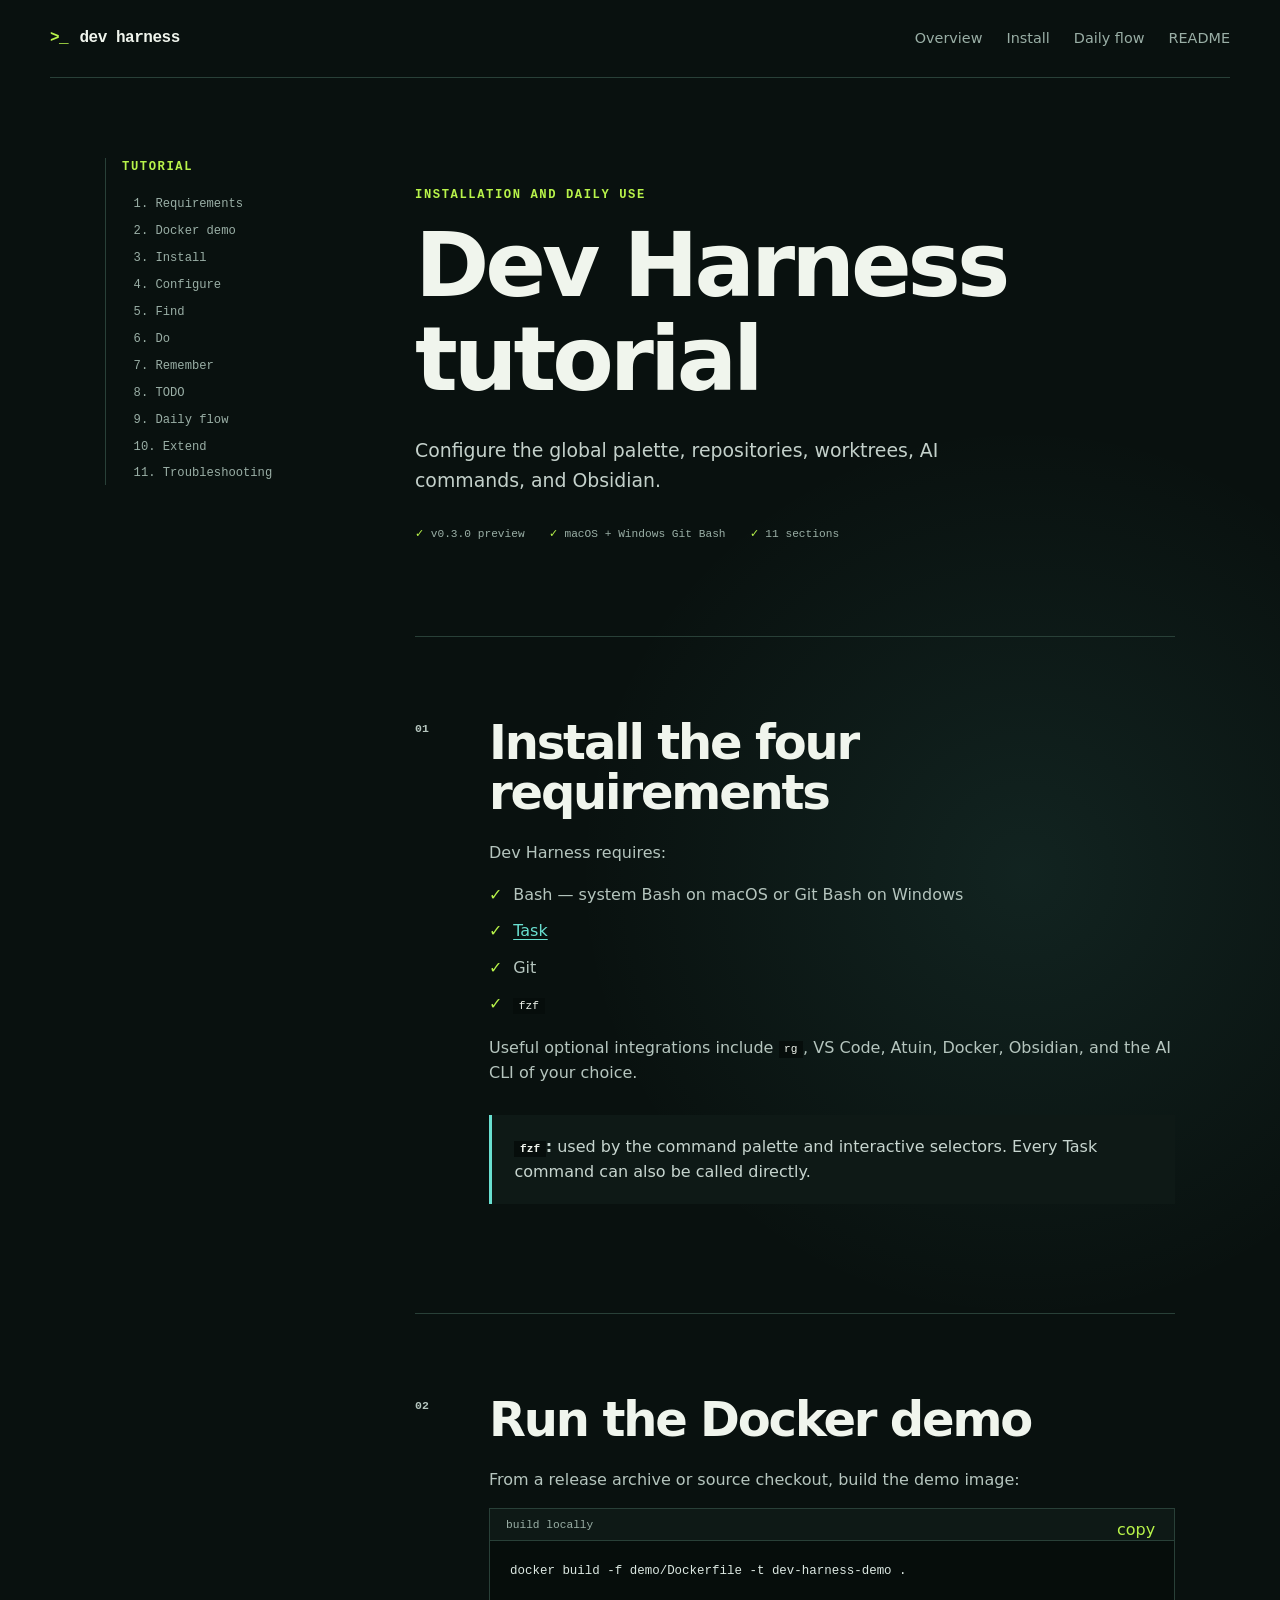
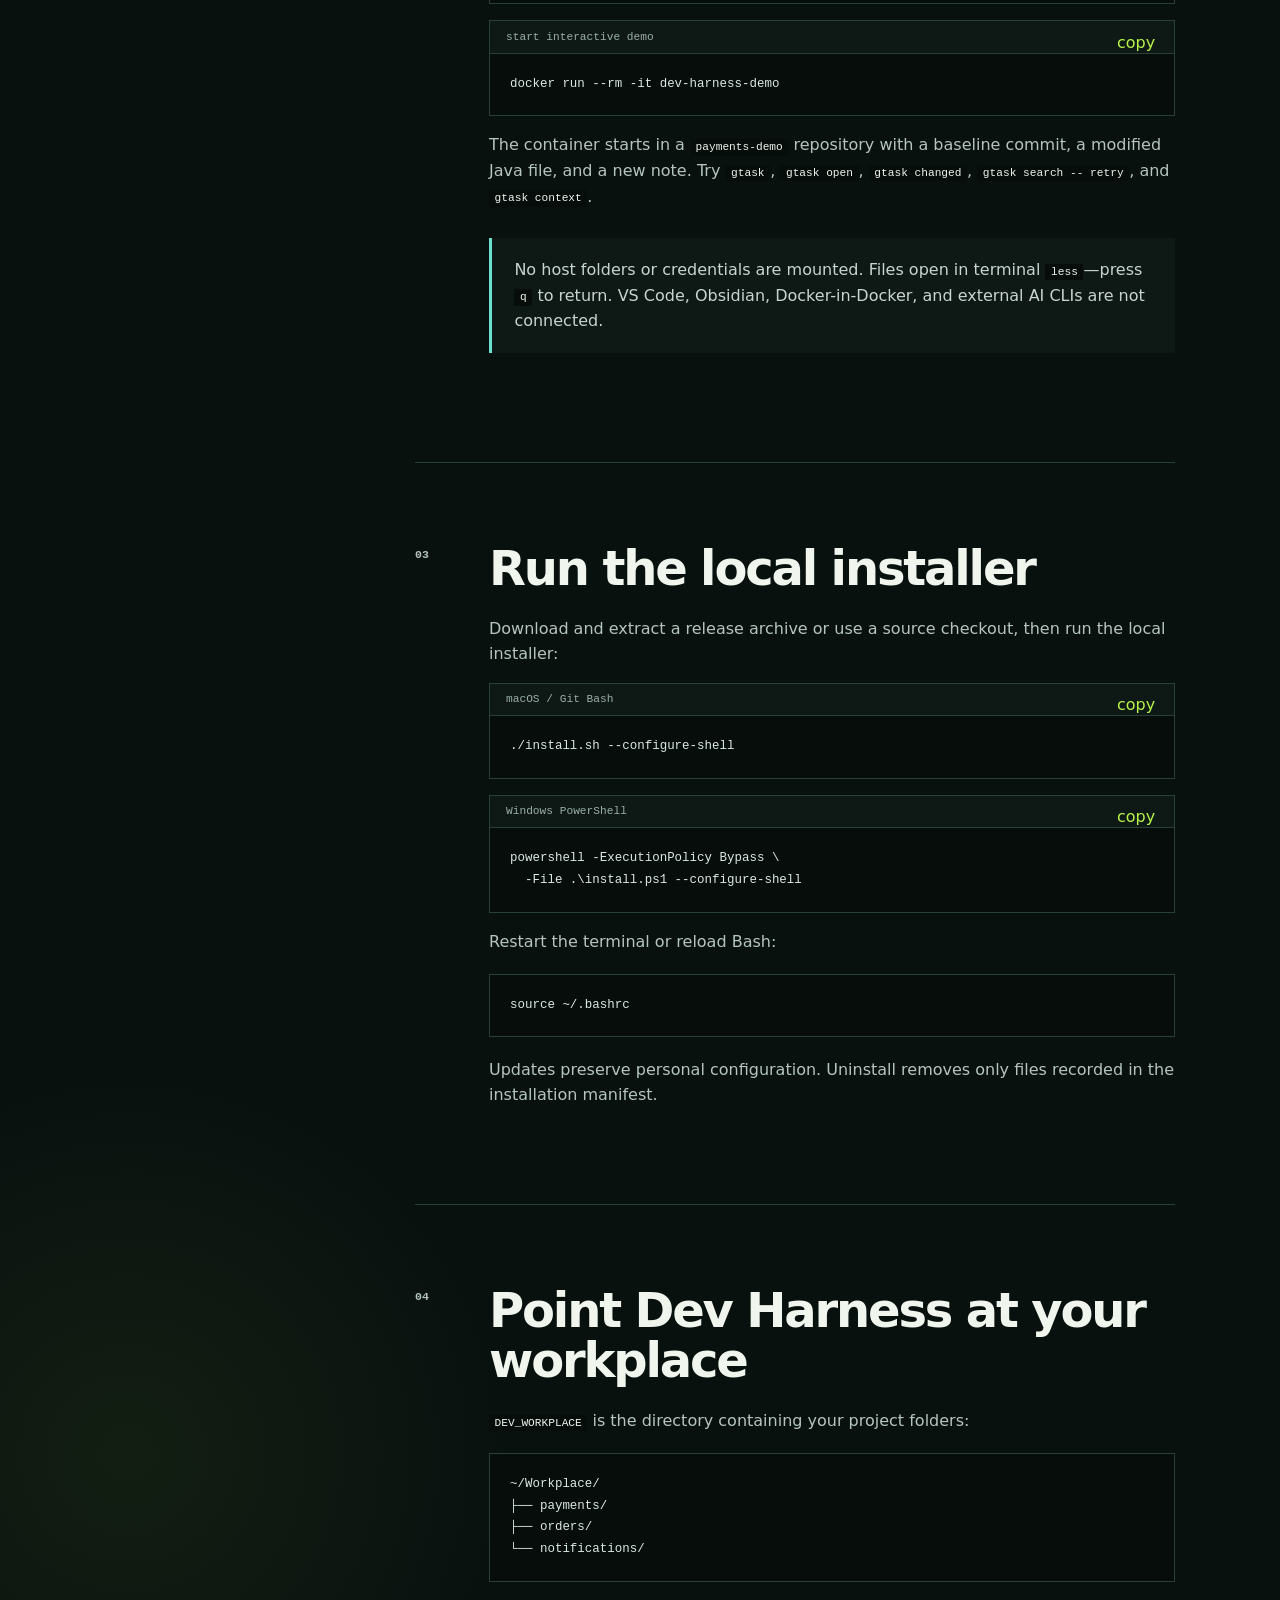
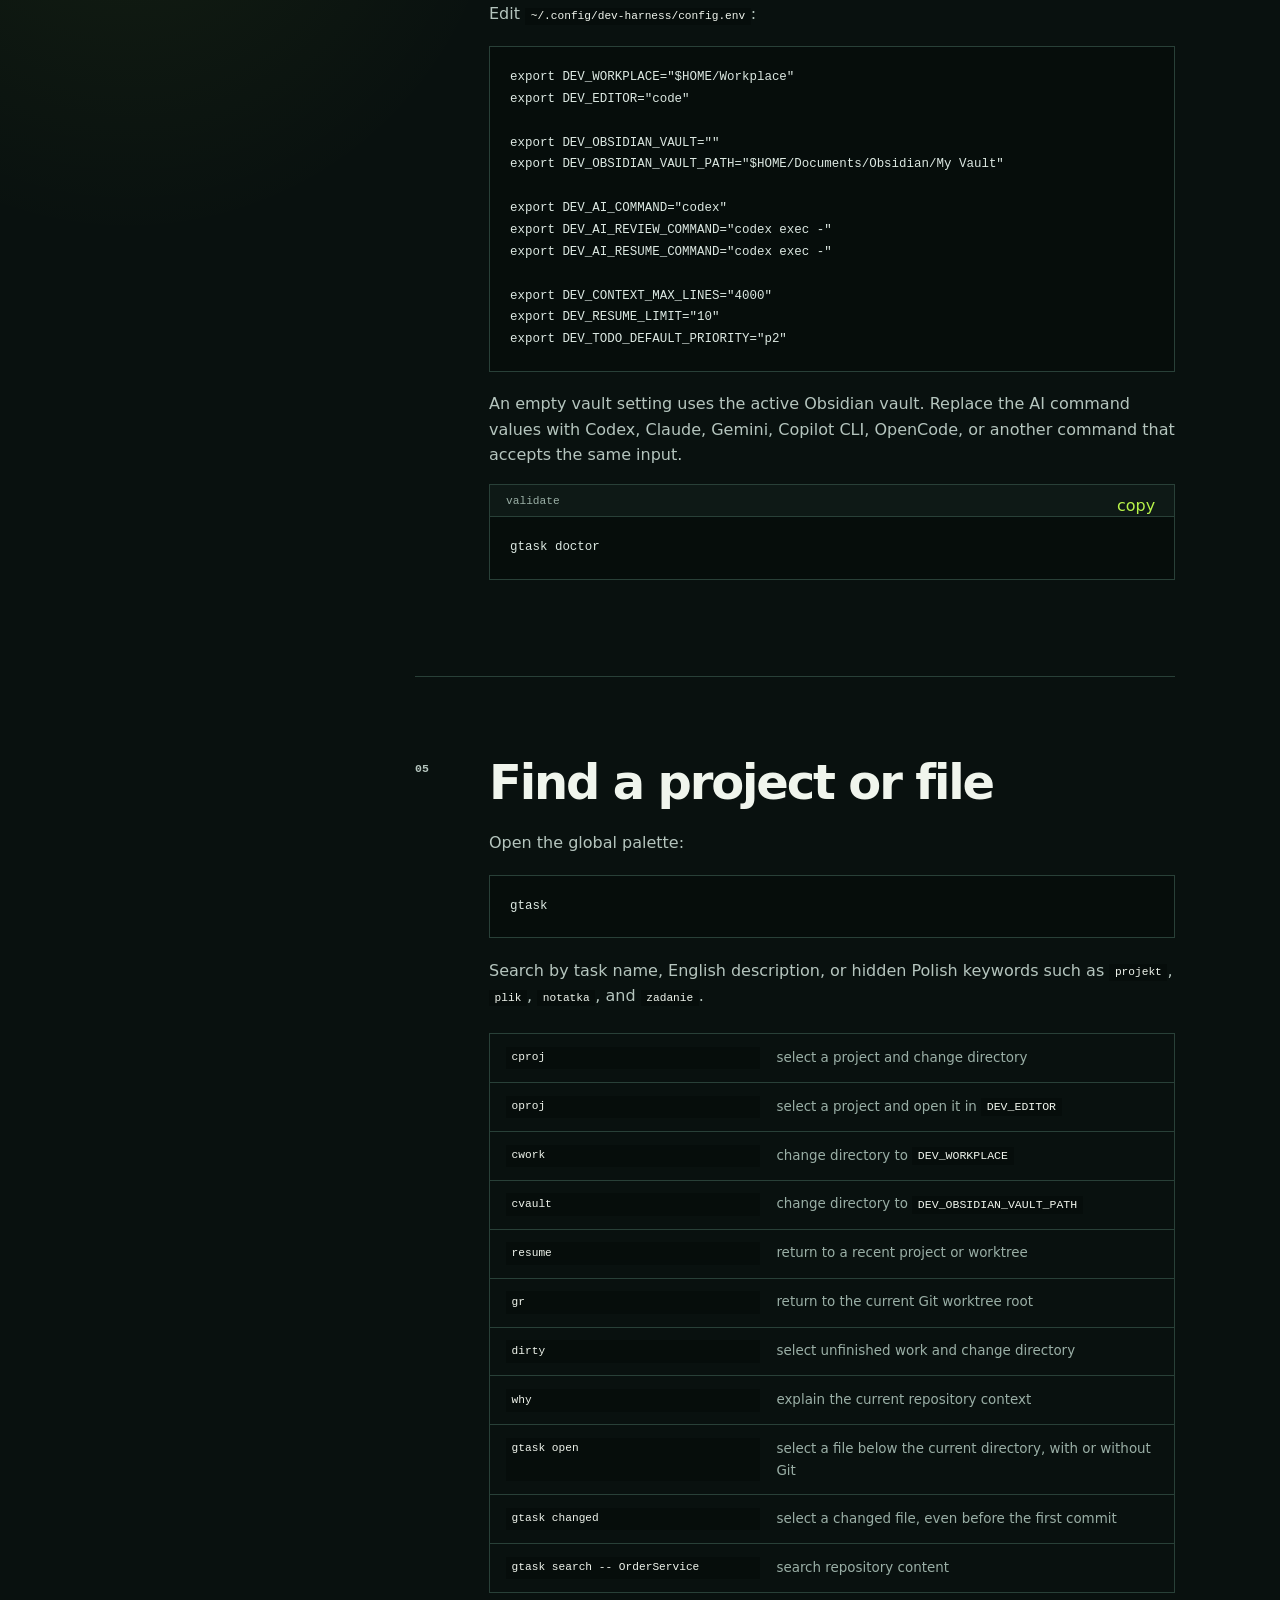
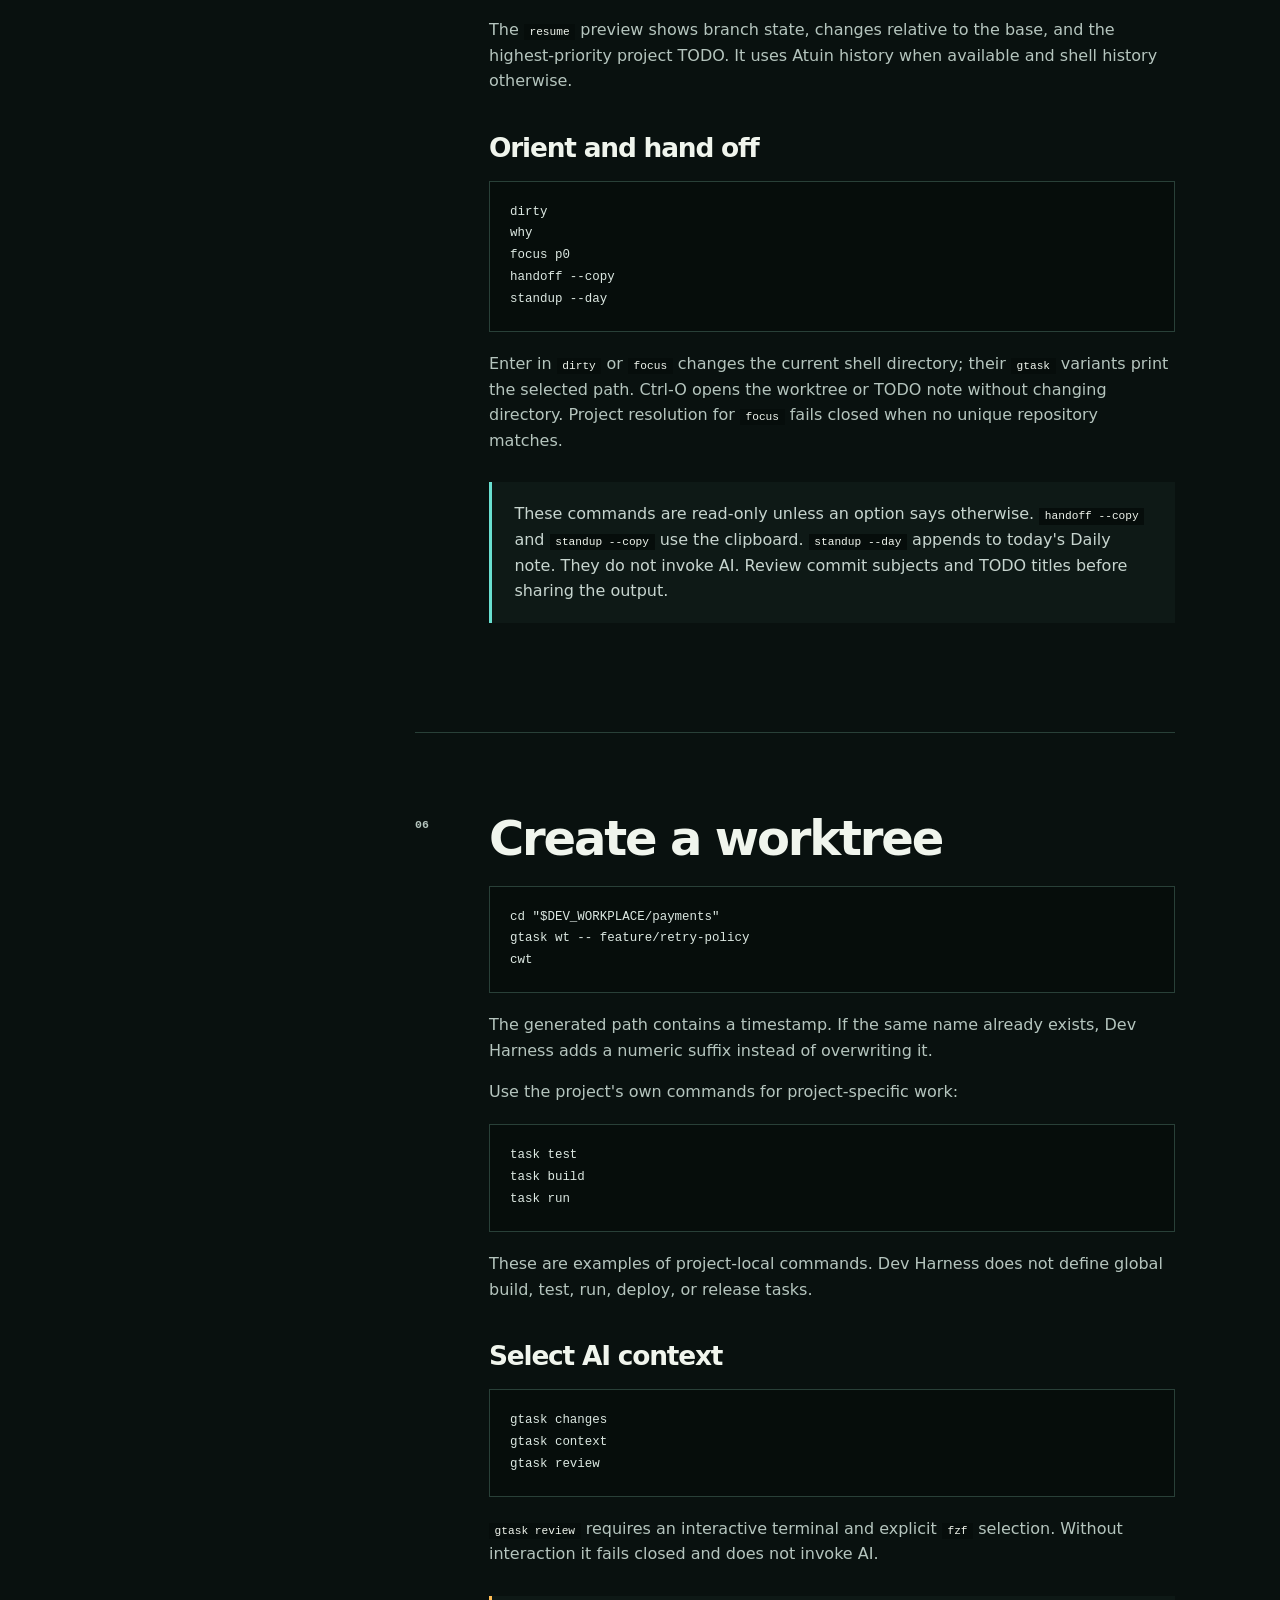
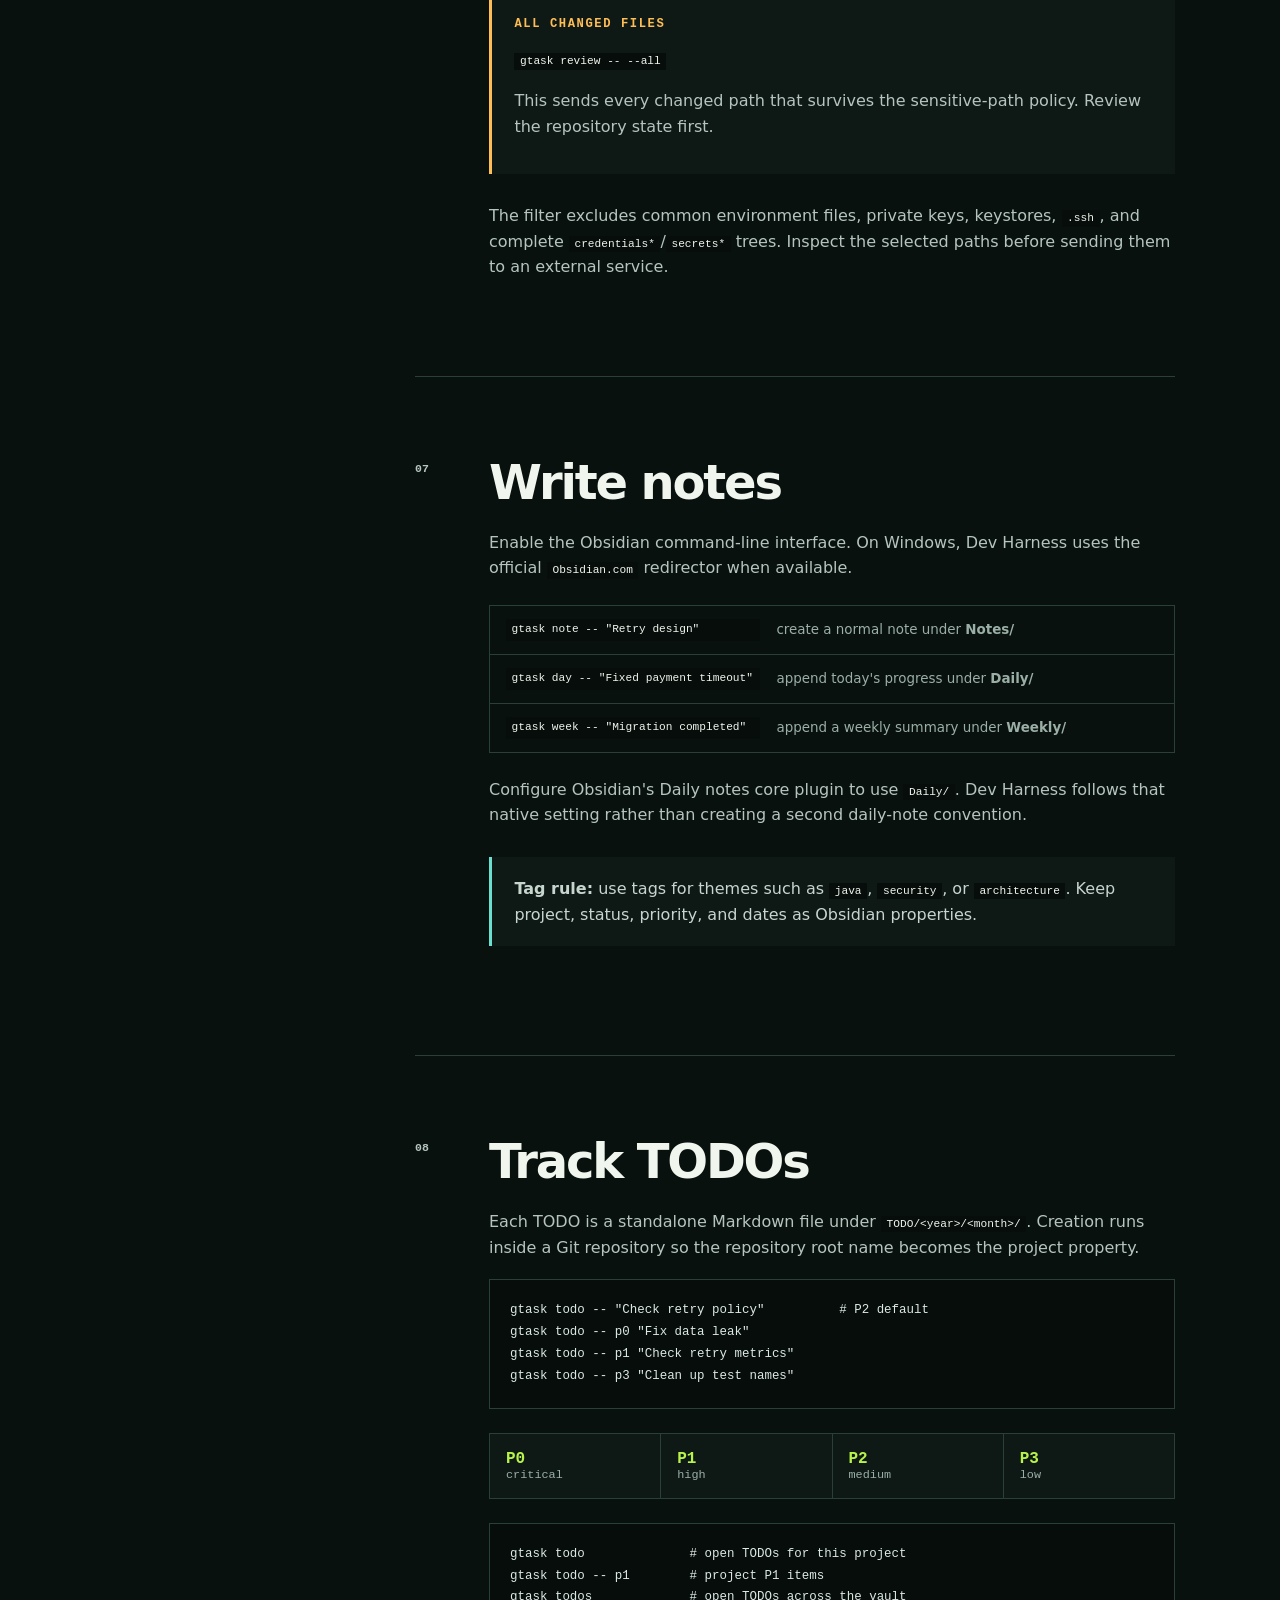
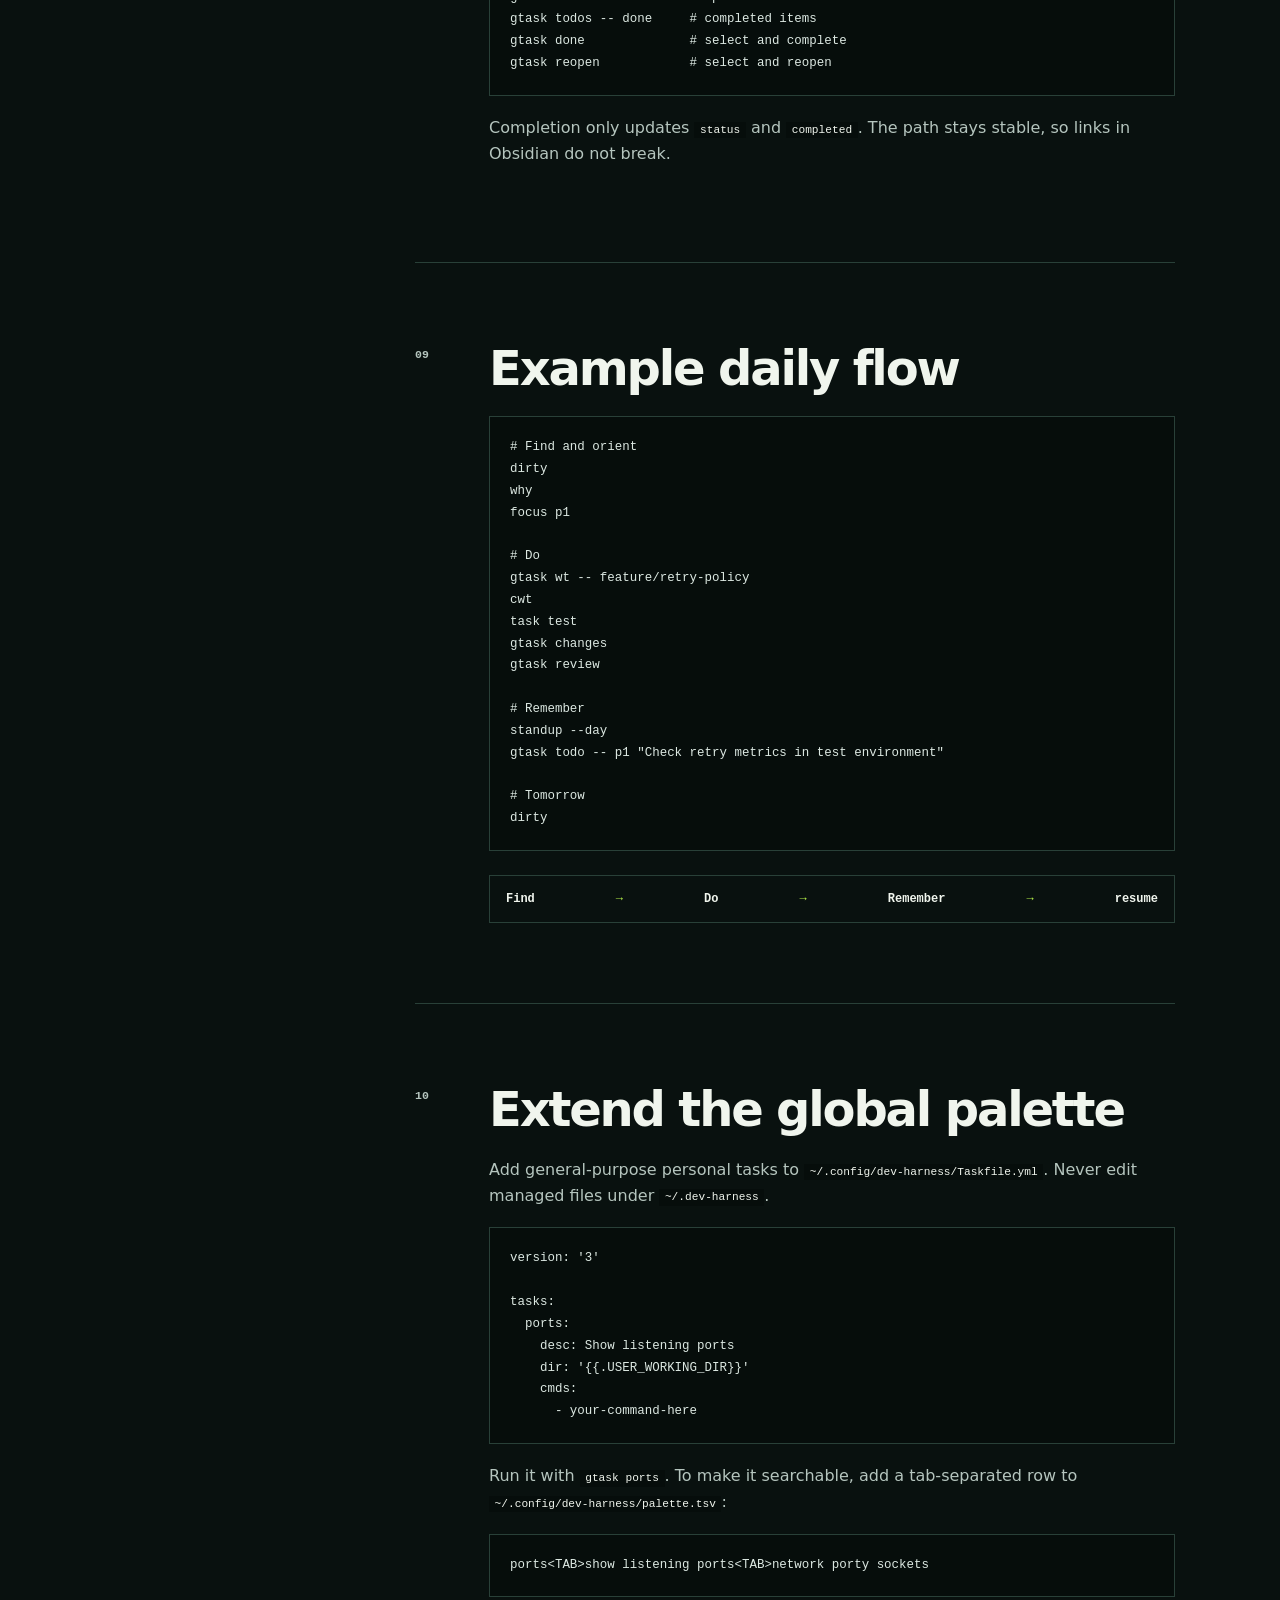
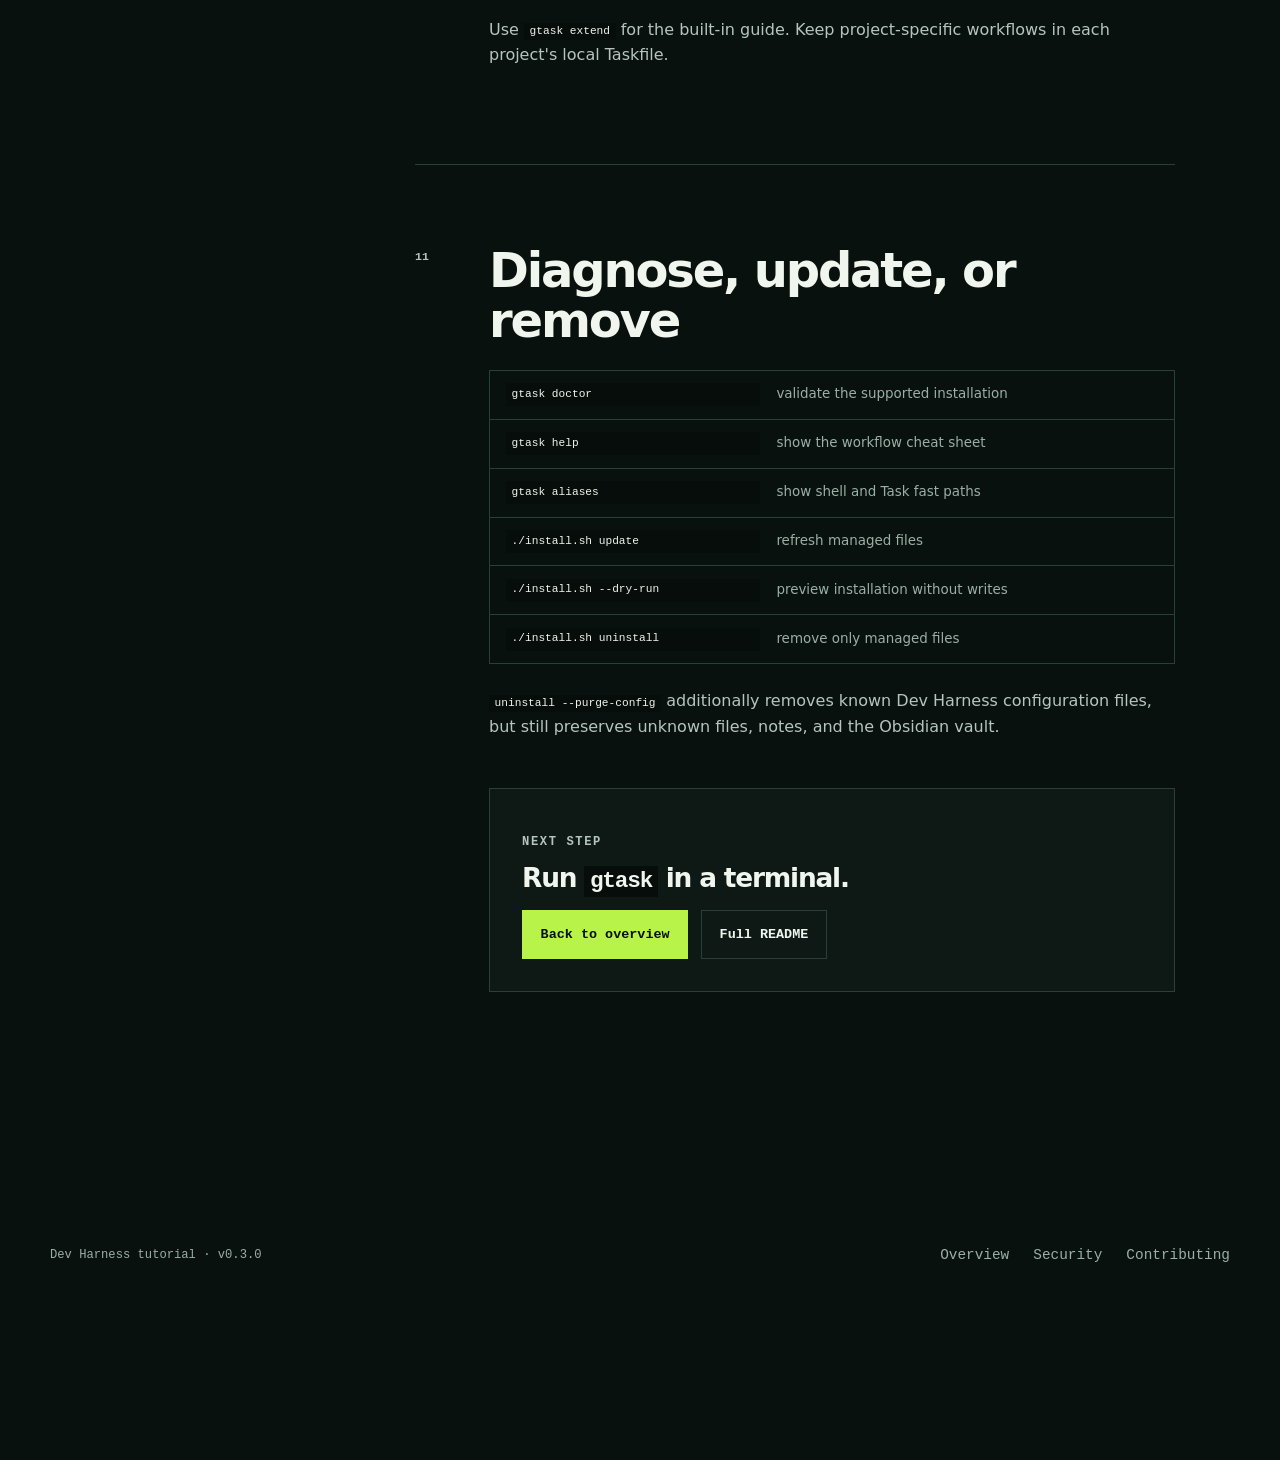
==== docs/site/tutorial.html @ 5803b677 "Intial commit" ====
<!doctype html>
<html lang="en">
  <head>
    <meta charset="utf-8">
    <meta name="viewport" content="width=device-width, initial-scale=1">
    <meta name="description" content="A guided Dev Harness tutorial: installation, projects, worktrees, AI review, Obsidian notes, and TODOs.">
    <meta name="theme-color" content="#09110f">
    <title>Dev Harness Tutorial</title>
    <link rel="stylesheet" href="styles.css?v=0.3.0">
    <script src="app.js?v=0.3.0" defer></script>
  </head>
  <body class="tutorial-page">
    <a class="skip-link" href="#tutorial-content">Skip to tutorial</a>
    <header class="site-header">
      <a class="brand" href="index.html" aria-label="Dev Harness home">
        <span class="brand-mark" aria-hidden="true">&gt;_</span>
        <span>dev harness</span>
      </a>
      <nav aria-label="Tutorial navigation">
        <a href="index.html">Overview</a>
        <a href="#install">Install</a>
        <a href="#workflow">Daily flow</a>
        <a href="README.md" data-repo-file="README.md">README</a>
      </nav>
    </header>

    <main class="tutorial-shell">
      <aside class="tutorial-nav" aria-label="Tutorial table of contents">
        <p class="eyebrow">Tutorial</p>
        <a href="#requirements">1. Requirements</a>
        <a href="#demo">2. Docker demo</a>
        <a href="#install">3. Install</a>
        <a href="#configure">4. Configure</a>
        <a href="#find">5. Find</a>
        <a href="#do">6. Do</a>
        <a href="#remember">7. Remember</a>
        <a href="#todo">8. TODO</a>
        <a href="#workflow">9. Daily flow</a>
        <a href="#extend">10. Extend</a>
        <a href="#troubleshooting">11. Troubleshooting</a>
      </aside>

      <article class="tutorial-content" id="tutorial-content">
        <header class="tutorial-hero">
          <p class="eyebrow">Installation and daily use</p>
          <h1>Dev Harness tutorial</h1>
          <p class="lede">Configure the global palette, repositories, worktrees, AI commands, and Obsidian.</p>
          <div class="tutorial-meta">
            <span>v0.3.0 preview</span>
            <span>macOS + Windows Git Bash</span>
            <span>11 sections</span>
          </div>
        </header>

        <section class="tutorial-step" id="requirements">
          <p class="step-number">01</p>
          <div>
            <h2>Install the four requirements</h2>
            <p>Dev Harness requires:</p>
            <ul class="check-list">
              <li>Bash — system Bash on macOS or Git Bash on Windows</li>
              <li><a href="https://taskfile.dev/">Task</a></li>
              <li>Git</li>
              <li><code>fzf</code></li>
            </ul>
            <p>Useful optional integrations include <code>rg</code>, VS Code, Atuin, Docker, Obsidian, and the AI CLI of your choice.</p>
            <div class="callout"><strong><code>fzf</code>:</strong> used by the command palette and interactive selectors. Every Task command can also be called directly.</div>
          </div>
        </section>

        <section class="tutorial-step" id="demo">
          <p class="step-number">02</p>
          <div>
            <h2>Run the Docker demo</h2>
            <p>From a release archive or source checkout, build the demo image:</p>
            <div class="tutorial-command">
              <span>build locally</span>
              <button class="copy" type="button" data-copy="docker build -f demo/Dockerfile -t dev-harness-demo .">copy</button>
              <pre><code>docker build -f demo/Dockerfile -t dev-harness-demo .</code></pre>
            </div>
            <div class="tutorial-command">
              <span>start interactive demo</span>
              <button class="copy" type="button" data-copy="docker run --rm -it dev-harness-demo">copy</button>
              <pre><code>docker run --rm -it dev-harness-demo</code></pre>
            </div>
            <p>The container starts in a <code>payments-demo</code> repository with a baseline commit, a modified Java file, and a new note. Try <code>gtask</code>, <code>gtask open</code>, <code>gtask changed</code>, <code>gtask search -- retry</code>, and <code>gtask context</code>.</p>
            <div class="callout">No host folders or credentials are mounted. Files open in terminal <code>less</code>—press <code>q</code> to return. VS Code, Obsidian, Docker-in-Docker, and external AI CLIs are not connected.</div>
          </div>
        </section>

        <section class="tutorial-step" id="install">
          <p class="step-number">03</p>
          <div>
            <h2>Run the local installer</h2>
            <p>Download and extract a release archive or use a source checkout, then run the local installer:</p>
            <div class="tutorial-command">
              <span>macOS / Git Bash</span>
              <button class="copy" type="button" data-copy="./install.sh --configure-shell">copy</button>
              <pre><code>./install.sh --configure-shell</code></pre>
            </div>
            <div class="tutorial-command">
              <span>Windows PowerShell</span>
              <button class="copy" type="button" data-copy="powershell -ExecutionPolicy Bypass -File .\install.ps1 --configure-shell">copy</button>
              <pre><code>powershell -ExecutionPolicy Bypass \
  -File .\install.ps1 --configure-shell</code></pre>
            </div>
            <p>Restart the terminal or reload Bash:</p>
            <pre><code>source ~/.bashrc</code></pre>
            <p>Updates preserve personal configuration. Uninstall removes only files recorded in the installation manifest.</p>
          </div>
        </section>

        <section class="tutorial-step" id="configure">
          <p class="step-number">04</p>
          <div>
            <h2>Point Dev Harness at your workplace</h2>
            <p><code>DEV_WORKPLACE</code> is the directory containing your project folders:</p>
            <pre><code>~/Workplace/
├── payments/
├── orders/
└── notifications/</code></pre>
            <p>Edit <code>~/.config/dev-harness/config.env</code>:</p>
            <pre><code>export DEV_WORKPLACE="$HOME/Workplace"
export DEV_EDITOR="code"

export DEV_OBSIDIAN_VAULT=""
export DEV_OBSIDIAN_VAULT_PATH="$HOME/Documents/Obsidian/My Vault"

export DEV_AI_COMMAND="codex"
export DEV_AI_REVIEW_COMMAND="codex exec -"
export DEV_AI_RESUME_COMMAND="codex exec -"

export DEV_CONTEXT_MAX_LINES="4000"
export DEV_RESUME_LIMIT="10"
export DEV_TODO_DEFAULT_PRIORITY="p2"</code></pre>
            <p>An empty vault setting uses the active Obsidian vault. Replace the AI command values with Codex, Claude, Gemini, Copilot CLI, OpenCode, or another command that accepts the same input.</p>
            <div class="tutorial-command">
              <span>validate</span>
              <button class="copy" type="button" data-copy="gtask doctor">copy</button>
              <pre><code>gtask doctor</code></pre>
            </div>
          </div>
        </section>

        <section class="tutorial-step" id="find">
          <p class="step-number">05</p>
          <div>
            <h2>Find a project or file</h2>
            <p>Open the global palette:</p>
            <pre><code>gtask</code></pre>
            <p>Search by task name, English description, or hidden Polish keywords such as <code>projekt</code>, <code>plik</code>, <code>notatka</code>, and <code>zadanie</code>.</p>
            <div class="command-list">
              <div><code>cproj</code><span>select a project and change directory</span></div>
              <div><code>oproj</code><span>select a project and open it in <code>DEV_EDITOR</code></span></div>
              <div><code>cwork</code><span>change directory to <code>DEV_WORKPLACE</code></span></div>
              <div><code>cvault</code><span>change directory to <code>DEV_OBSIDIAN_VAULT_PATH</code></span></div>
              <div><code>resume</code><span>return to a recent project or worktree</span></div>
              <div><code>gr</code><span>return to the current Git worktree root</span></div>
              <div><code>dirty</code><span>select unfinished work and change directory</span></div>
              <div><code>why</code><span>explain the current repository context</span></div>
              <div><code>gtask open</code><span>select a file below the current directory, with or without Git</span></div>
              <div><code>gtask changed</code><span>select a changed file, even before the first commit</span></div>
              <div><code>gtask search -- OrderService</code><span>search repository content</span></div>
            </div>
            <p>The <code>resume</code> preview shows branch state, changes relative to the base, and the highest-priority project TODO. It uses Atuin history when available and shell history otherwise.</p>
            <h3>Orient and hand off</h3>
            <pre><code>dirty
why
focus p0
handoff --copy
standup --day</code></pre>
            <p>Enter in <code>dirty</code> or <code>focus</code> changes the current shell directory; their <code>gtask</code> variants print the selected path. Ctrl-O opens the worktree or TODO note without changing directory. Project resolution for <code>focus</code> fails closed when no unique repository matches.</p>
            <div class="callout">These commands are read-only unless an option says otherwise. <code>handoff --copy</code> and <code>standup --copy</code> use the clipboard. <code>standup --day</code> appends to today's Daily note. They do not invoke AI. Review commit subjects and TODO titles before sharing the output.</div>
          </div>
        </section>

        <section class="tutorial-step" id="do">
          <p class="step-number">06</p>
          <div>
            <h2>Create a worktree</h2>
            <pre><code>cd "$DEV_WORKPLACE/payments"
gtask wt -- feature/retry-policy
cwt</code></pre>
            <p>The generated path contains a timestamp. If the same name already exists, Dev Harness adds a numeric suffix instead of overwriting it.</p>
            <p>Use the project's own commands for project-specific work:</p>
            <pre><code>task test
task build
task run</code></pre>
            <p>These are examples of project-local commands. Dev Harness does not define global build, test, run, deploy, or release tasks.</p>

            <h3>Select AI context</h3>
            <pre><code>gtask changes
gtask context
gtask review</code></pre>
            <p><code>gtask review</code> requires an interactive terminal and explicit <code>fzf</code> selection. Without interaction it fails closed and does not invoke AI.</p>
            <div class="warning">
              <p class="eyebrow">All changed files</p>
              <code>gtask review -- --all</code>
              <p>This sends every changed path that survives the sensitive-path policy. Review the repository state first.</p>
            </div>
            <p>The filter excludes common environment files, private keys, keystores, <code>.ssh</code>, and complete <code>credentials*</code>/<code>secrets*</code> trees. Inspect the selected paths before sending them to an external service.</p>
          </div>
        </section>

        <section class="tutorial-step" id="remember">
          <p class="step-number">07</p>
          <div>
            <h2>Write notes</h2>
            <p>Enable the Obsidian command-line interface. On Windows, Dev Harness uses the official <code>Obsidian.com</code> redirector when available.</p>
            <div class="command-list">
              <div><code>gtask note -- "Retry design"</code><span>create a normal note under <strong>Notes/</strong></span></div>
              <div><code>gtask day -- "Fixed payment timeout"</code><span>append today's progress under <strong>Daily/</strong></span></div>
              <div><code>gtask week -- "Migration completed"</code><span>append a weekly summary under <strong>Weekly/</strong></span></div>
            </div>
            <p>Configure Obsidian's Daily notes core plugin to use <code>Daily/</code>. Dev Harness follows that native setting rather than creating a second daily-note convention.</p>
            <div class="callout"><strong>Tag rule:</strong> use tags for themes such as <code>java</code>, <code>security</code>, or <code>architecture</code>. Keep project, status, priority, and dates as Obsidian properties.</div>
          </div>
        </section>

        <section class="tutorial-step" id="todo">
          <p class="step-number">08</p>
          <div>
            <h2>Track TODOs</h2>
            <p>Each TODO is a standalone Markdown file under <code>TODO/&lt;year&gt;/&lt;month&gt;/</code>. Creation runs inside a Git repository so the repository root name becomes the project property.</p>
            <pre><code>gtask todo -- "Check retry policy"          # P2 default
gtask todo -- p0 "Fix data leak"
gtask todo -- p1 "Check retry metrics"
gtask todo -- p3 "Clean up test names"</code></pre>
            <div class="priority-grid">
              <span><strong>P0</strong> critical</span>
              <span><strong>P1</strong> high</span>
              <span><strong>P2</strong> medium</span>
              <span><strong>P3</strong> low</span>
            </div>
            <pre><code>gtask todo              # open TODOs for this project
gtask todo -- p1        # project P1 items
gtask todos             # open TODOs across the vault
gtask todos -- done     # completed items
gtask done              # select and complete
gtask reopen            # select and reopen</code></pre>
            <p>Completion only updates <code>status</code> and <code>completed</code>. The path stays stable, so links in Obsidian do not break.</p>
          </div>
        </section>

        <section class="tutorial-step" id="workflow">
          <p class="step-number">09</p>
          <div>
            <h2>Example daily flow</h2>
            <pre><code># Find and orient
dirty
why
focus p1

# Do
gtask wt -- feature/retry-policy
cwt
task test
gtask changes
gtask review

# Remember
standup --day
gtask todo -- p1 "Check retry metrics in test environment"

# Tomorrow
dirty</code></pre>
            <div class="flow-strip"><span>Find</span><b>→</b><span>Do</span><b>→</b><span>Remember</span><b>→</b><span>resume</span></div>
          </div>
        </section>

        <section class="tutorial-step" id="extend">
          <p class="step-number">10</p>
          <div>
            <h2>Extend the global palette</h2>
            <p>Add general-purpose personal tasks to <code>~/.config/dev-harness/Taskfile.yml</code>. Never edit managed files under <code>~/.dev-harness</code>.</p>
            <pre><code>version: '3'

tasks:
  ports:
    desc: Show listening ports
    dir: '{{.USER_WORKING_DIR}}'
    cmds:
      - your-command-here</code></pre>
            <p>Run it with <code>gtask ports</code>. To make it searchable, add a tab-separated row to <code>~/.config/dev-harness/palette.tsv</code>:</p>
            <pre><code>ports&lt;TAB&gt;show listening ports&lt;TAB&gt;network porty sockets</code></pre>
            <p>Use <code>gtask extend</code> for the built-in guide. Keep project-specific workflows in each project's local Taskfile.</p>
          </div>
        </section>

        <section class="tutorial-step" id="troubleshooting">
          <p class="step-number">11</p>
          <div>
            <h2>Diagnose, update, or remove</h2>
            <div class="command-list">
              <div><code>gtask doctor</code><span>validate the supported installation</span></div>
              <div><code>gtask help</code><span>show the workflow cheat sheet</span></div>
              <div><code>gtask aliases</code><span>show shell and Task fast paths</span></div>
              <div><code>./install.sh update</code><span>refresh managed files</span></div>
              <div><code>./install.sh --dry-run</code><span>preview installation without writes</span></div>
              <div><code>./install.sh uninstall</code><span>remove only managed files</span></div>
            </div>
            <p><code>uninstall --purge-config</code> additionally removes known Dev Harness configuration files, but still preserves unknown files, notes, and the Obsidian vault.</p>
            <div class="next-card">
              <p class="eyebrow">Next step</p>
              <h3>Run <code>gtask</code> in a terminal.</h3>
              <div class="hero-actions">
                <a class="button primary" href="index.html">Back to overview</a>
                <a class="button secondary" href="README.md" data-repo-file="README.md">Full README</a>
              </div>
            </div>
          </div>
        </section>
      </article>
    </main>

    <footer>
      <p>Dev Harness tutorial · v0.3.0</p>
      <nav aria-label="Project documents">
        <a href="index.html">Overview</a>
        <a href="SECURITY.md" data-repo-file="SECURITY.md">Security</a>
        <a href="CONTRIBUTING.md" data-repo-file="CONTRIBUTING.md">Contributing</a>
      </nav>
    </footer>
  </body>
</html>
---- docs/site/styles.css ----
:root {
  color-scheme: dark;
  --bg: #09110f;
  --surface: #0e1916;
  --surface-2: #13221d;
  --line: #294038;
  --text: #f0f5ed;
  --muted: #9aafa6;
  --lime: #b8f34a;
  --amber: #ffbe55;
  --cyan: #69dfd0;
  --mono: "SFMono-Regular", Consolas, "Liberation Mono", monospace;
  --sans: Inter, ui-sans-serif, system-ui, -apple-system, BlinkMacSystemFont, "Segoe UI", sans-serif;
}

* { box-sizing: border-box; }
html { scroll-behavior: smooth; }
body {
  margin: 0;
  background:
    radial-gradient(circle at 80% 8%, rgba(105, 223, 208, 0.09), transparent 28rem),
    radial-gradient(circle at 10% 28%, rgba(184, 243, 74, 0.06), transparent 24rem),
    var(--bg);
  color: var(--text);
  font-family: var(--sans);
  line-height: 1.6;
}

a { color: inherit; text-decoration: none; }
button { font: inherit; }
.skip-link { position: fixed; left: 1rem; top: -5rem; z-index: 20; background: var(--lime); color: #08100d; padding: .6rem 1rem; }
.skip-link:focus { top: 1rem; }
.site-header, main, footer { width: min(1180px, calc(100% - 40px)); margin-inline: auto; }
.site-header { height: 78px; display: flex; align-items: center; justify-content: space-between; border-bottom: 1px solid var(--line); }
.brand { display: flex; gap: .7rem; align-items: center; font-family: var(--mono); font-weight: 700; letter-spacing: -.03em; }
.brand-mark { color: var(--lime); }
.site-header nav, footer nav { display: flex; gap: 1.5rem; color: var(--muted); font-size: .9rem; }
.site-header nav a:hover, footer nav a:hover { color: var(--text); }

.hero { min-height: 680px; display: grid; grid-template-columns: 1.05fr .95fr; gap: 5rem; align-items: center; padding: 6rem 0; }
.eyebrow { color: var(--lime); font-family: var(--mono); font-size: .76rem; font-weight: 700; letter-spacing: .13em; text-transform: uppercase; }
h1, h2, h3 { line-height: 1.05; margin: 0; letter-spacing: -.045em; }
h1 { font-size: clamp(3.4rem, 7vw, 6.5rem); max-width: 8ch; }
h1 span { color: var(--lime); }
h2 { font-size: clamp(2.2rem, 4vw, 4rem); max-width: 15ch; }
h3 { font-size: 1.65rem; }
.lede { color: #c4d1cb; font-size: 1.18rem; max-width: 610px; margin: 1.8rem 0 2rem; }
.hero-actions { display: flex; flex-wrap: wrap; gap: .8rem; }
.button { padding: .78rem 1.1rem; border: 1px solid var(--line); font-family: var(--mono); font-size: .84rem; font-weight: 700; }
.button.primary { background: var(--lime); border-color: var(--lime); color: #08100d; }
.button.primary:hover { background: #cbff68; }
.button.secondary:hover { border-color: var(--lime); }
.trust-row { display: flex; flex-wrap: wrap; gap: .7rem 1.4rem; margin: 2rem 0 0; padding: 0; color: var(--muted); font-family: var(--mono); font-size: .72rem; list-style: none; }
.trust-row li::before { content: "✓ "; color: var(--lime); }

.terminal { border: 1px solid #365349; background: rgba(7, 14, 12, .88); box-shadow: 18px 18px 0 rgba(184, 243, 74, .07); transform: rotate(.6deg); }
.terminal-bar { display: flex; align-items: center; gap: .45rem; border-bottom: 1px solid var(--line); padding: .75rem 1rem; }
.terminal-bar span { width: 9px; height: 9px; border-radius: 50%; background: #496057; }
.terminal-bar span:first-child { background: var(--amber); }
.terminal-bar p { margin: 0 auto; transform: translateX(-1.8rem); color: var(--muted); font-family: var(--mono); font-size: .68rem; }
.terminal-body { min-height: 300px; padding: 1.5rem; font: .84rem/1.9 var(--mono); overflow: hidden; }
.terminal-line { min-height: 1.6em; white-space: pre-wrap; }
.terminal-line.prompt { color: var(--text); }
.terminal-line.prompt::before { content: "$ "; color: var(--lime); }
.terminal-line.output { color: var(--muted); }
.terminal-line.accent { color: var(--cyan); }
.cursor { display: inline-block; width: 8px; height: 1.1em; background: var(--lime); animation: blink 1s steps(1) infinite; vertical-align: text-bottom; }
@keyframes blink { 50% { opacity: 0; } }
.terminal-tabs { display: flex; border-top: 1px solid var(--line); }
.terminal-tabs button { flex: 1; border: 0; border-right: 1px solid var(--line); padding: .7rem; background: transparent; color: var(--muted); font-family: var(--mono); font-size: .72rem; cursor: pointer; }
.terminal-tabs button:last-child { border-right: 0; }
.terminal-tabs button.active { color: var(--lime); background: var(--surface-2); }

section { border-bottom: 1px solid var(--line); }
.principles, .knowledge-section, .install-section { padding: 7rem 0; }
.section-heading { display: flex; flex-direction: column; gap: 1rem; margin-bottom: 3rem; }
.section-heading > p:last-child { color: var(--muted); max-width: 650px; margin: 0; }
.principle-grid { display: grid; grid-template-columns: repeat(3, 1fr); gap: 1px; background: var(--line); border: 1px solid var(--line); }
.principle-card { background: var(--surface); padding: 2rem; min-height: 370px; display: flex; flex-direction: column; align-items: flex-start; }
.principle-card .step { font: 700 .7rem var(--mono); letter-spacing: .12em; text-transform: uppercase; }
.principle-card > p:not(.step) { color: var(--muted); }
.principle-card code { margin-top: .5rem; padding: .3rem .55rem; background: #08100e; font-size: .72rem; }
.principle-card.lime .step { color: var(--lime); }
.principle-card.amber .step { color: var(--amber); }
.principle-card.cyan .step { color: var(--cyan); }

.split-section { display: grid; grid-template-columns: .85fr 1.15fr; gap: 5rem; align-items: center; padding: 7rem 0; }
.section-heading.compact { margin: 0; }
.security-panel { border: 1px solid var(--line); background: var(--surface); }
.security-row { display: grid; grid-template-columns: 130px 1fr; gap: 1.5rem; padding: 1.5rem; border-bottom: 1px solid var(--line); }
.security-row > span { font: 700 .65rem var(--mono); letter-spacing: .08em; text-transform: uppercase; }
.security-row.safe > span { color: var(--lime); }
.security-row.caution > span { color: var(--amber); }
.security-row code { color: var(--text); }
.security-row p, .fine-print { color: var(--muted); margin: .4rem 0 0; font-size: .86rem; }
.fine-print { padding: 1.2rem 1.5rem; }

.vault-window { display: grid; grid-template-columns: 270px 1fr; border: 1px solid var(--line); background: var(--surface); }
.tree { padding: 1.5rem; border-right: 1px solid var(--line); font: .82rem/1.5 var(--mono); }
.tree p { margin: .65rem 0; }
.tree span { color: var(--lime); }
.tree .indent { padding-left: 1.1rem; }
.tree .indent-2 { padding-left: 2.4rem; }
.muted { color: var(--muted); }
.note-preview { padding: 2rem; }
.note-path { color: var(--cyan); font: .72rem var(--mono); overflow-wrap: anywhere; }
.note-preview pre { background: #08100e; border-left: 3px solid var(--cyan); padding: 1.2rem; overflow-x: auto; }
.note-preview > p:last-child { color: var(--muted); }

.install-grid { display: grid; grid-template-columns: 1fr 1fr; gap: 1rem; }
.command-card { border: 1px solid var(--line); background: var(--surface); }
.command-heading { display: flex; justify-content: space-between; align-items: center; padding: .7rem 1rem; border-bottom: 1px solid var(--line); color: var(--muted); font: .72rem var(--mono); }
.copy { border: 0; background: transparent; color: var(--lime); cursor: pointer; }
.command-card pre { padding: 1rem; margin: 0; overflow-x: auto; font: .78rem/1.7 var(--mono); }
.first-run { display: flex; justify-content: center; align-items: center; gap: 1rem; flex-wrap: wrap; margin-top: 2rem; color: var(--muted); font-family: var(--mono); }
.first-run code { color: var(--text); border: 1px solid var(--line); padding: .4rem .65rem; }

.cta { padding: 8rem 1rem; text-align: center; }
.cta h2 { margin-inline: auto; }
.cta > p:not(.eyebrow) { color: var(--muted); max-width: 620px; margin: 1.5rem auto 2rem; }
.center { justify-content: center; }
footer { min-height: 110px; display: flex; justify-content: space-between; align-items: center; color: var(--muted); font: .76rem var(--mono); }

@media (max-width: 860px) {
  .site-header nav a:not(:last-child) { display: none; }
  .hero, .split-section { grid-template-columns: 1fr; gap: 3rem; }
  .hero { padding-top: 4rem; }
  .principle-grid, .install-grid { grid-template-columns: 1fr; }
  .vault-window { grid-template-columns: 1fr; }
  .tree { border-right: 0; border-bottom: 1px solid var(--line); }
}

@media (max-width: 540px) {
  .site-header, main, footer { width: min(100% - 24px, 1180px); }
  h1 { font-size: 3.2rem; }
  .hero { min-height: auto; padding: 3.5rem 0; }
  .principles, .knowledge-section, .install-section, .split-section { padding: 5rem 0; }
  .terminal { transform: none; }
  .security-row { grid-template-columns: 1fr; gap: .5rem; }
  footer { align-items: flex-start; flex-direction: column; justify-content: center; gap: .8rem; }
}

@media (prefers-reduced-motion: reduce) {
  html { scroll-behavior: auto; }
  .cursor { animation: none; }
}

/* Tutorial */
.tutorial-shell { display: grid; grid-template-columns: 230px minmax(0, 760px); gap: 5rem; justify-content: center; padding: 5rem 0 8rem; }
.tutorial-nav { position: sticky; top: 2rem; align-self: start; display: flex; flex-direction: column; gap: .25rem; border-left: 1px solid var(--line); padding-left: 1rem; }
.tutorial-nav .eyebrow { margin: 0 0 .7rem; }
.tutorial-nav a { padding: .28rem .6rem; color: var(--muted); font: .76rem var(--mono); border-left: 2px solid transparent; }
.tutorial-nav a:hover { color: var(--text); border-left-color: var(--lime); }
.tutorial-content { min-width: 0; }
.tutorial-hero { padding: 1rem 0 6rem; border-bottom: 1px solid var(--line); }
.tutorial-hero h1 { max-width: none; font-size: clamp(3.4rem, 7vw, 6rem); }
.tutorial-meta { display: flex; flex-wrap: wrap; gap: .7rem 1.5rem; color: var(--muted); font: .7rem var(--mono); }
.tutorial-meta span::before { content: "✓ "; color: var(--lime); }
.tutorial-step { display: grid; grid-template-columns: 50px 1fr; gap: 1.5rem; padding: 5rem 0; scroll-margin-top: 2rem; }
.tutorial-step > div { min-width: 0; }
.tutorial-step:last-child { border-bottom: 0; }
.step-number { margin: .3rem 0 0; color: var(--lime); font: 700 .72rem var(--mono); }
.tutorial-step h2 { max-width: none; font-size: clamp(2rem, 4vw, 3rem); margin-bottom: 1.4rem; }
.tutorial-step h3 { margin: 2.5rem 0 1rem; }
.tutorial-step p, .tutorial-step li { color: #b5c5be; }
.tutorial-step a:not(.button) { color: var(--cyan); text-decoration: underline; text-underline-offset: .2em; }
.tutorial-step pre { margin: 1.2rem 0; padding: 1.25rem; overflow-x: auto; border: 1px solid var(--line); background: #060d0b; color: #dce8e2; font: .78rem/1.75 var(--mono); }
.tutorial-step :not(pre) > code { color: var(--text); background: #060d0b; padding: .14rem .35rem; font-size: .86em; }
.check-list { list-style: none; padding: 0; }
.check-list li { margin: .55rem 0; }
.check-list li::before { content: "✓"; color: var(--lime); margin-right: .7rem; font-family: var(--mono); }
.callout, .warning { margin: 1.8rem 0; padding: 1.2rem 1.4rem; border-left: 3px solid var(--cyan); background: var(--surface); color: #c7d5cf; }
.warning { border-left-color: var(--amber); }
.warning .eyebrow { color: var(--amber); margin-top: 0; }
.tutorial-command { position: relative; margin: 1rem 0; border: 1px solid var(--line); background: var(--surface); }
.tutorial-command > span { display: block; padding: .6rem 1rem; color: var(--muted); font: .7rem var(--mono); border-bottom: 1px solid var(--line); }
.tutorial-command .copy { position: absolute; right: .8rem; top: .45rem; }
.tutorial-command pre { margin: 0; border: 0; }
.command-list { margin: 1.5rem 0; border: 1px solid var(--line); }
.command-list > div { display: grid; grid-template-columns: minmax(180px, .8fr) 1.2fr; gap: 1rem; padding: .8rem 1rem; border-bottom: 1px solid var(--line); }
.command-list > div:last-child { border-bottom: 0; }
.command-list span { color: var(--muted); font-size: .84rem; }
.priority-grid { display: grid; grid-template-columns: repeat(4, 1fr); gap: 1px; margin: 1.5rem 0; background: var(--line); border: 1px solid var(--line); }
.priority-grid span { padding: 1rem; background: var(--surface); color: var(--muted); font: .74rem var(--mono); }
.priority-grid strong { display: block; color: var(--lime); font-size: 1rem; }
.flow-strip { display: flex; align-items: center; justify-content: space-between; gap: .7rem; margin-top: 1.5rem; padding: 1rem; border: 1px solid var(--line); font: 700 .75rem var(--mono); }
.flow-strip b { color: var(--lime); }
.next-card { margin-top: 3rem; padding: 2rem; border: 1px solid var(--line); background: var(--surface); }
.next-card h3 { margin-top: 0; }

@media (max-width: 860px) {
  .tutorial-shell { grid-template-columns: 1fr; padding-top: 2rem; }
  .tutorial-nav { position: static; display: grid; grid-template-columns: repeat(2, 1fr); border: 1px solid var(--line); padding: 1rem; }
  .tutorial-nav .eyebrow { grid-column: 1 / -1; }
}

@media (max-width: 540px) {
  .tutorial-step { grid-template-columns: minmax(0, 1fr); gap: .4rem; padding: 4rem 0; }
  .tutorial-hero { padding-bottom: 4rem; }
  .command-list > div { grid-template-columns: 1fr; gap: .35rem; }
  .priority-grid { grid-template-columns: repeat(2, 1fr); }
  .flow-strip { flex-wrap: wrap; justify-content: flex-start; }
}
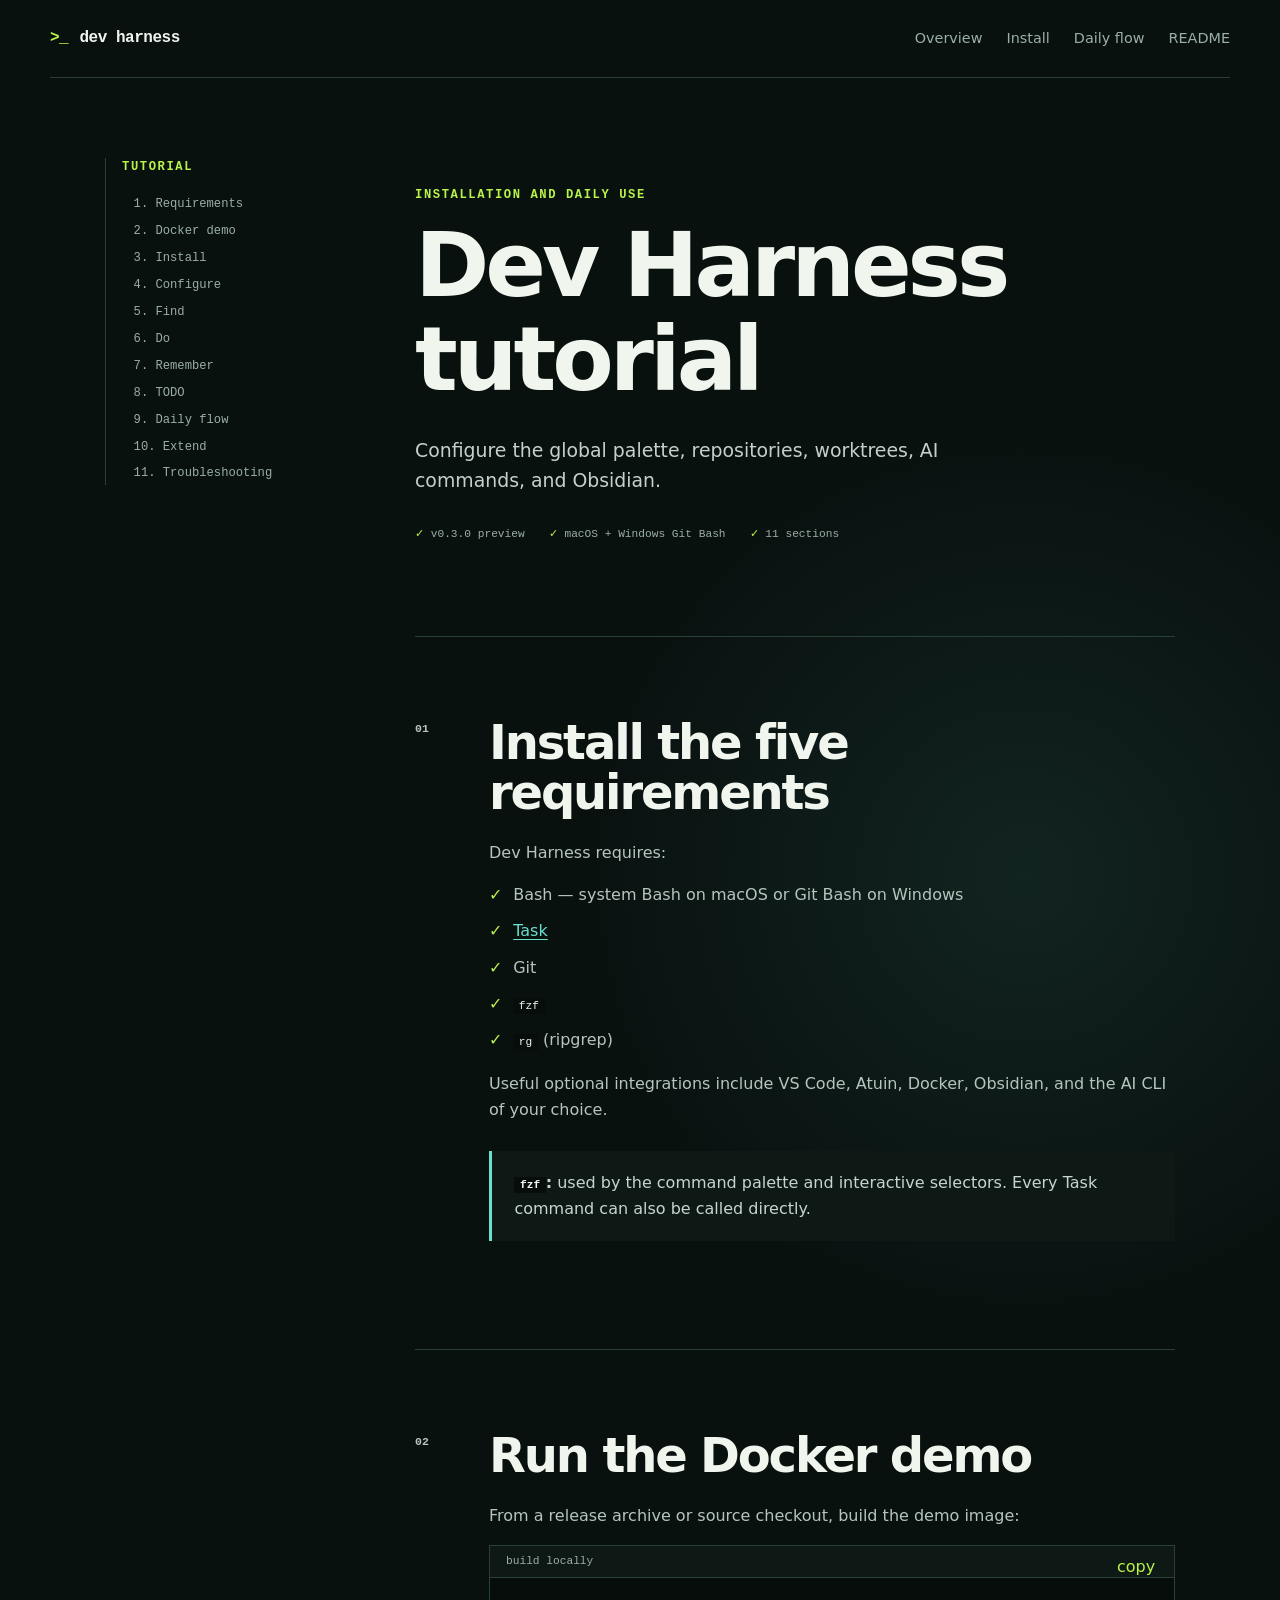
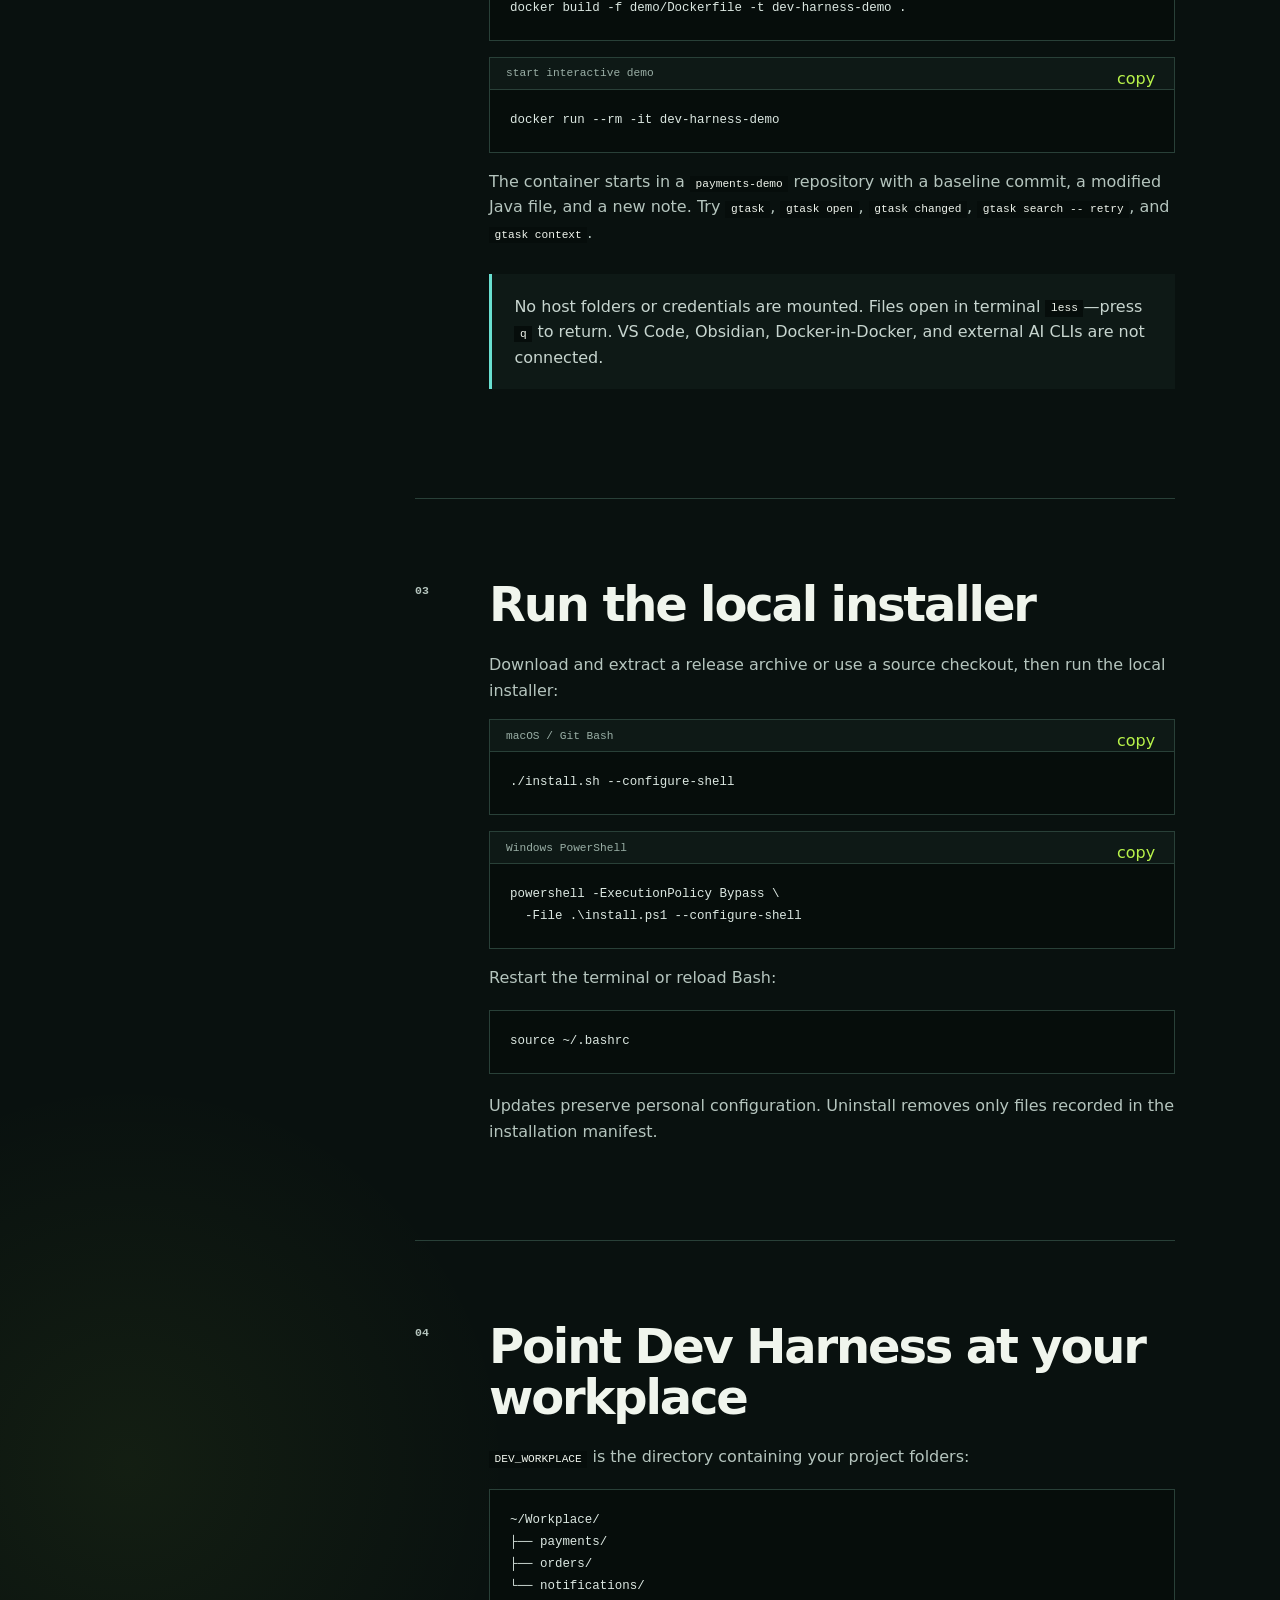
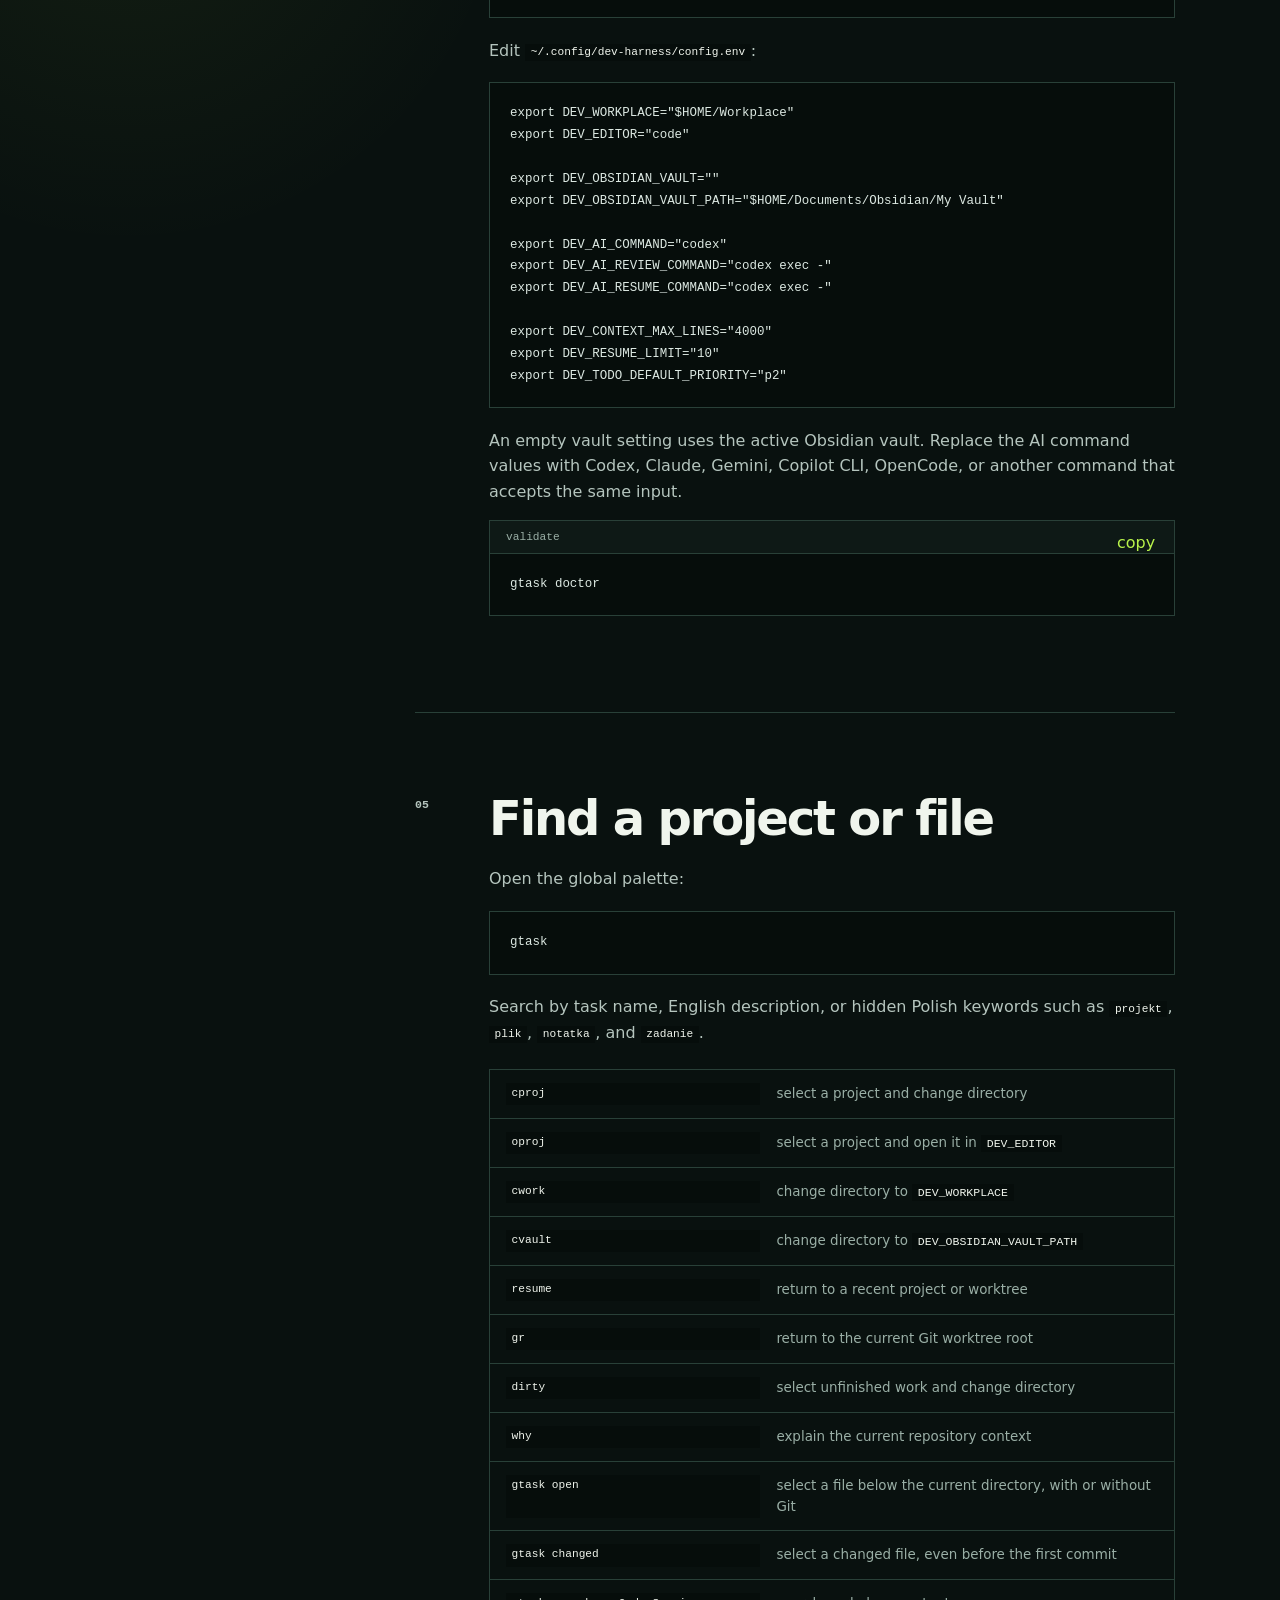
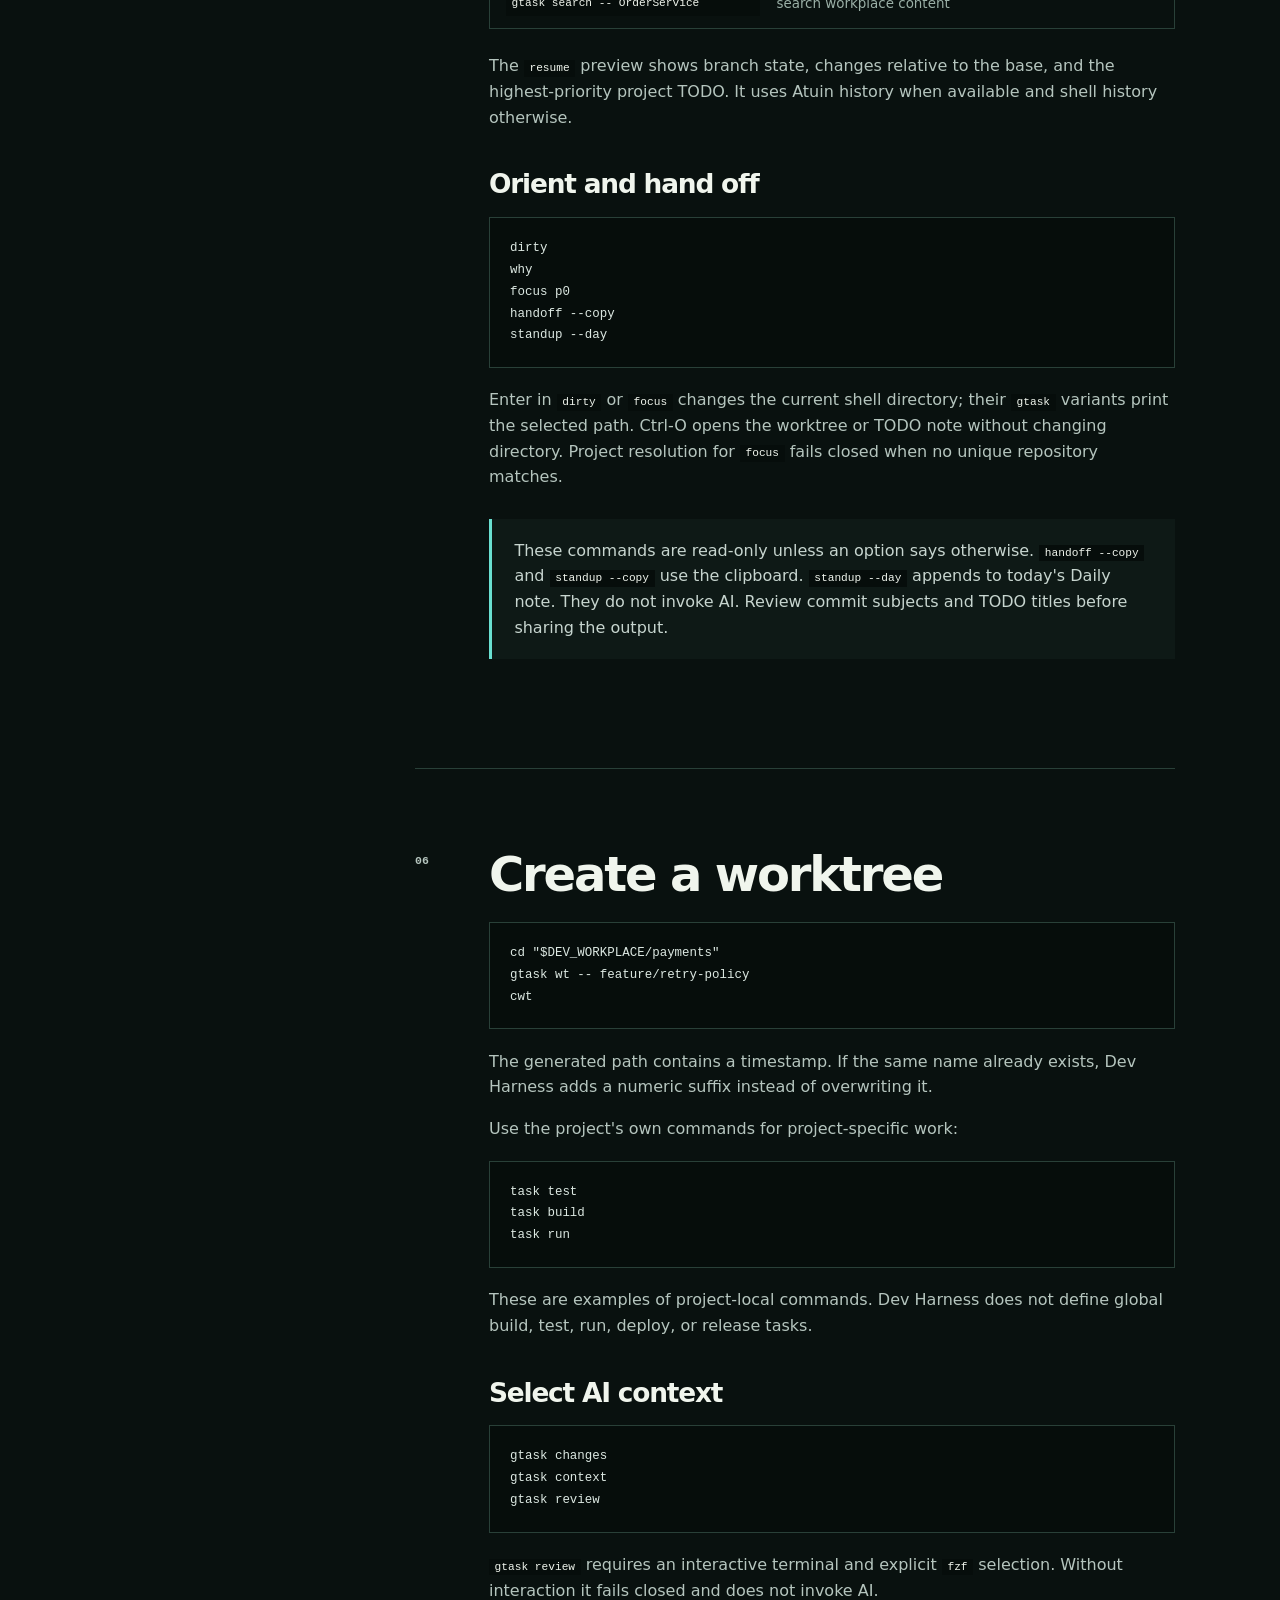
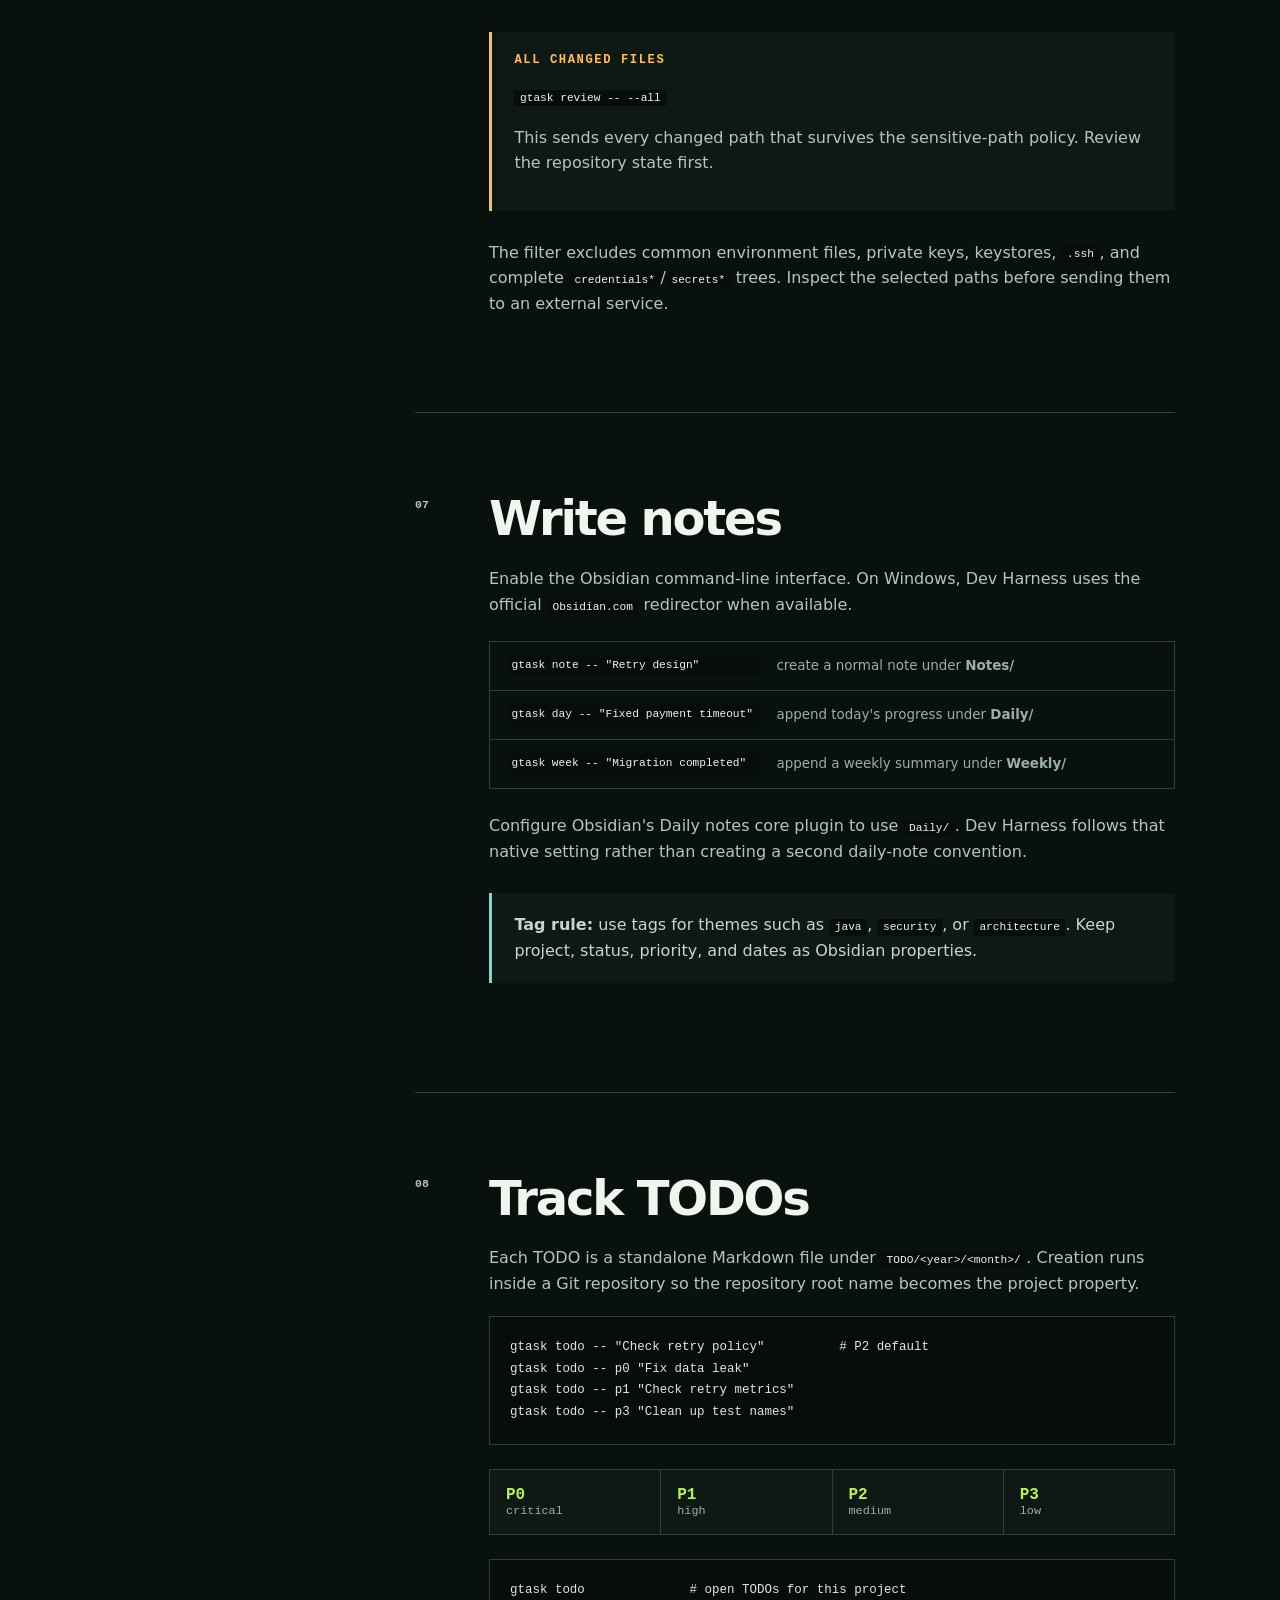
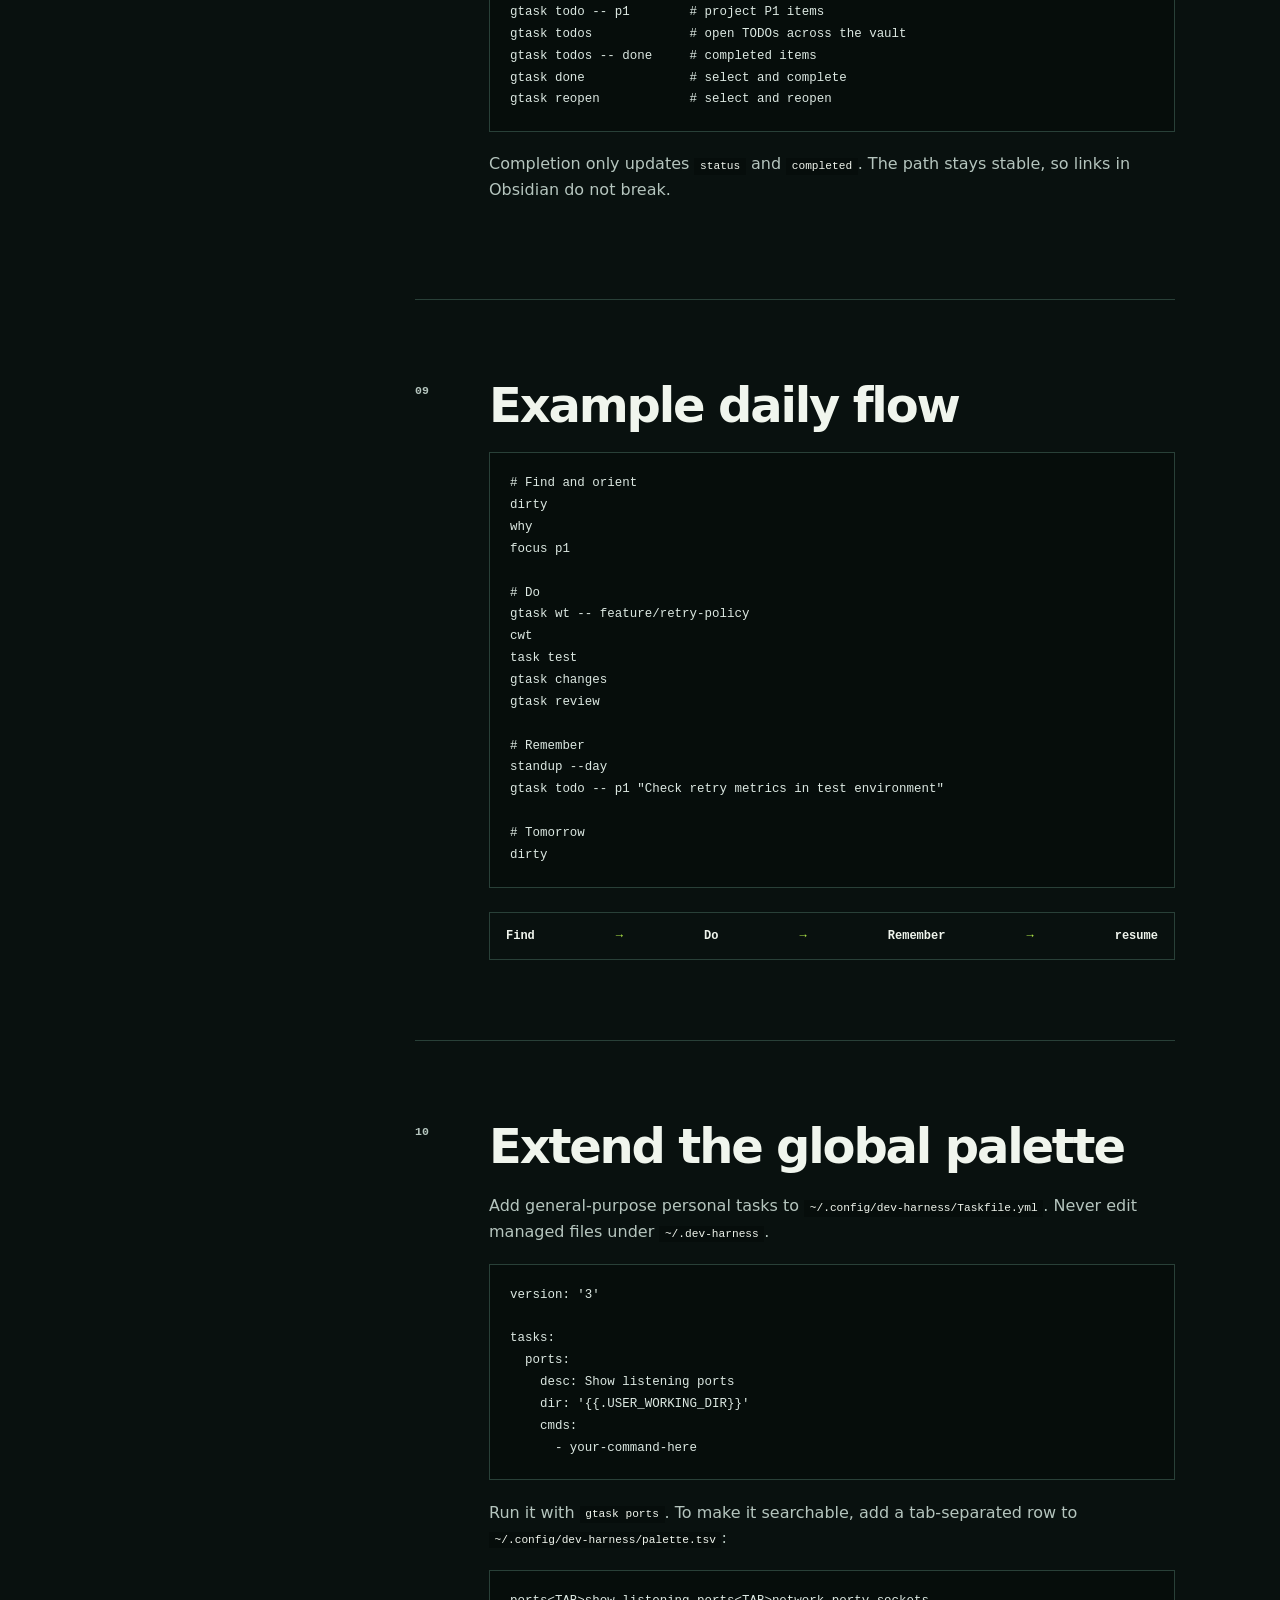
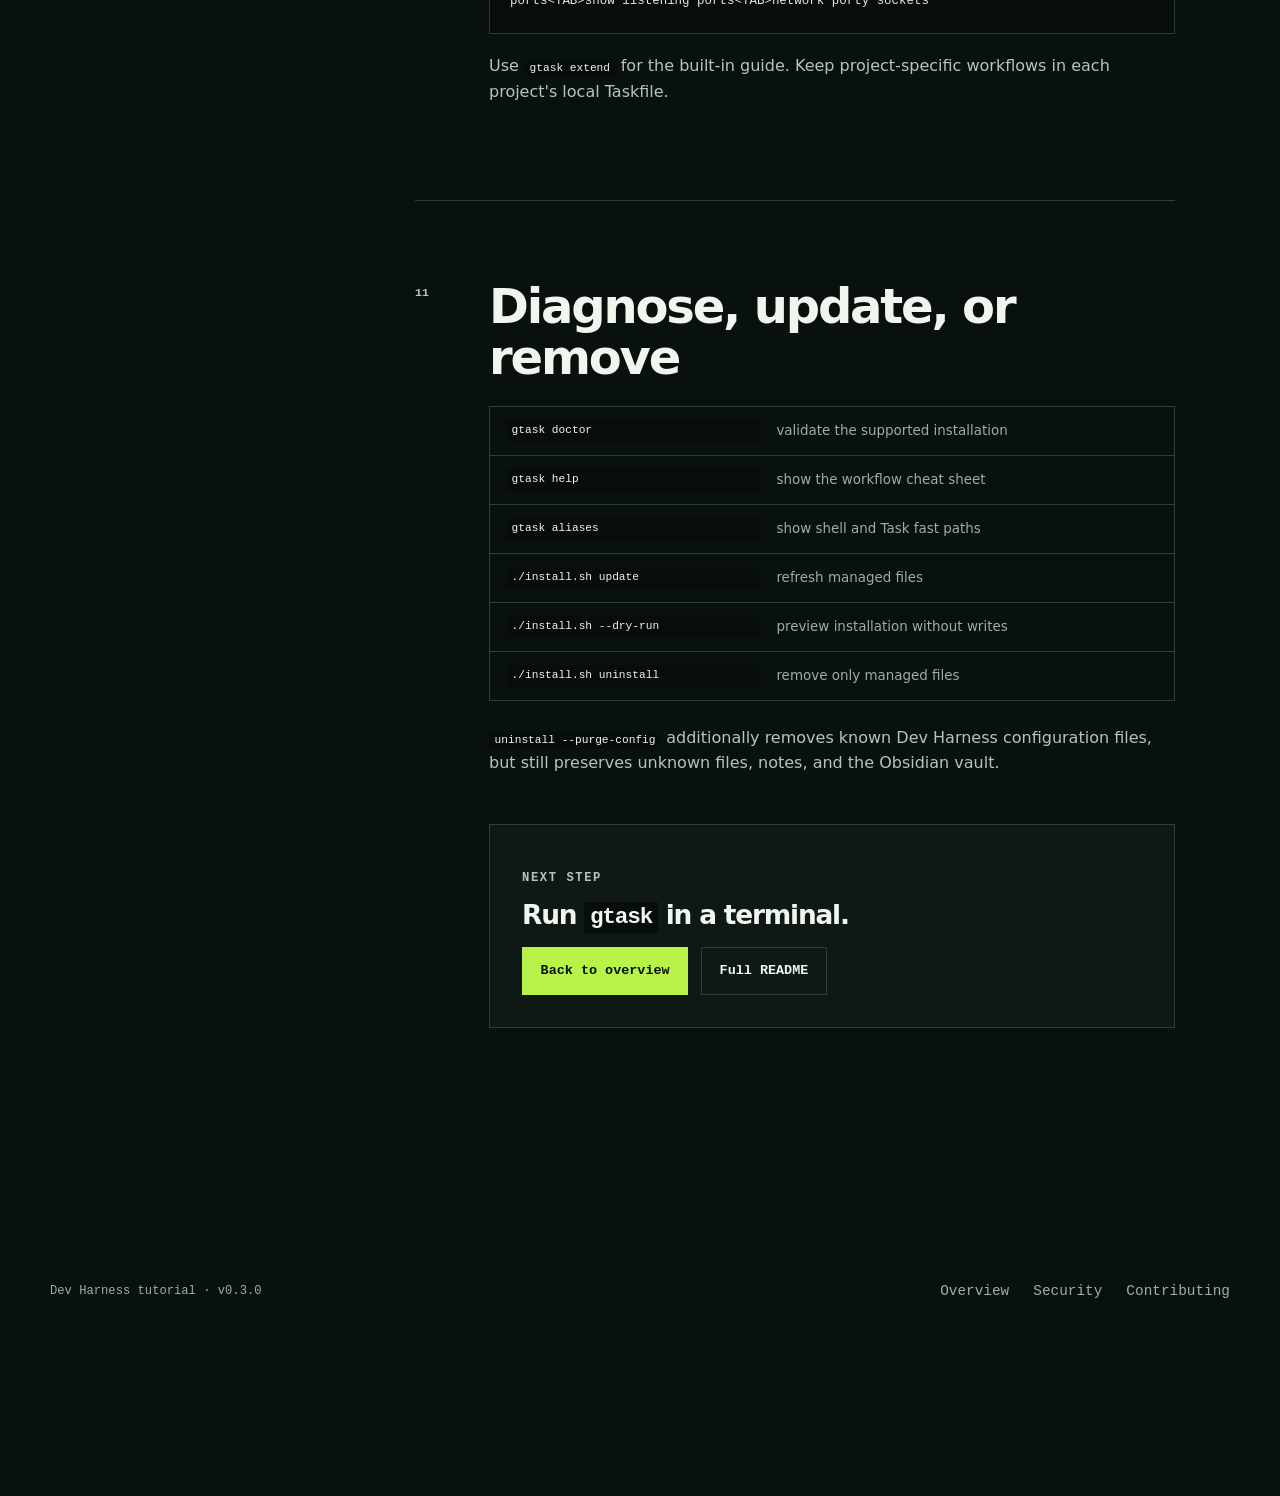
==== commit b5e92e6f: "Require ripgrep now that workplace search is a core command." ====
--- a/docs/site/tutorial.html
+++ b/docs/site/tutorial.html
@@ -55,15 +55,16 @@
         <section class="tutorial-step" id="requirements">
           <p class="step-number">01</p>
           <div>
-            <h2>Install the four requirements</h2>
+            <h2>Install the five requirements</h2>
             <p>Dev Harness requires:</p>
             <ul class="check-list">
               <li>Bash — system Bash on macOS or Git Bash on Windows</li>
               <li><a href="https://taskfile.dev/">Task</a></li>
               <li>Git</li>
               <li><code>fzf</code></li>
+              <li><code>rg</code> (ripgrep)</li>
             </ul>
-            <p>Useful optional integrations include <code>rg</code>, VS Code, Atuin, Docker, Obsidian, and the AI CLI of your choice.</p>
+            <p>Useful optional integrations include VS Code, Atuin, Docker, Obsidian, and the AI CLI of your choice.</p>
             <div class="callout"><strong><code>fzf</code>:</strong> used by the command palette and interactive selectors. Every Task command can also be called directly.</div>
           </div>
         </section>
@@ -160,7 +161,7 @@
               <div><code>why</code><span>explain the current repository context</span></div>
               <div><code>gtask open</code><span>select a file below the current directory, with or without Git</span></div>
               <div><code>gtask changed</code><span>select a changed file, even before the first commit</span></div>
-              <div><code>gtask search -- OrderService</code><span>search repository content</span></div>
+              <div><code>gtask search -- OrderService</code><span>search workplace content</span></div>
             </div>
             <p>The <code>resume</code> preview shows branch state, changes relative to the base, and the highest-priority project TODO. It uses Atuin history when available and shell history otherwise.</p>
             <h3>Orient and hand off</h3>
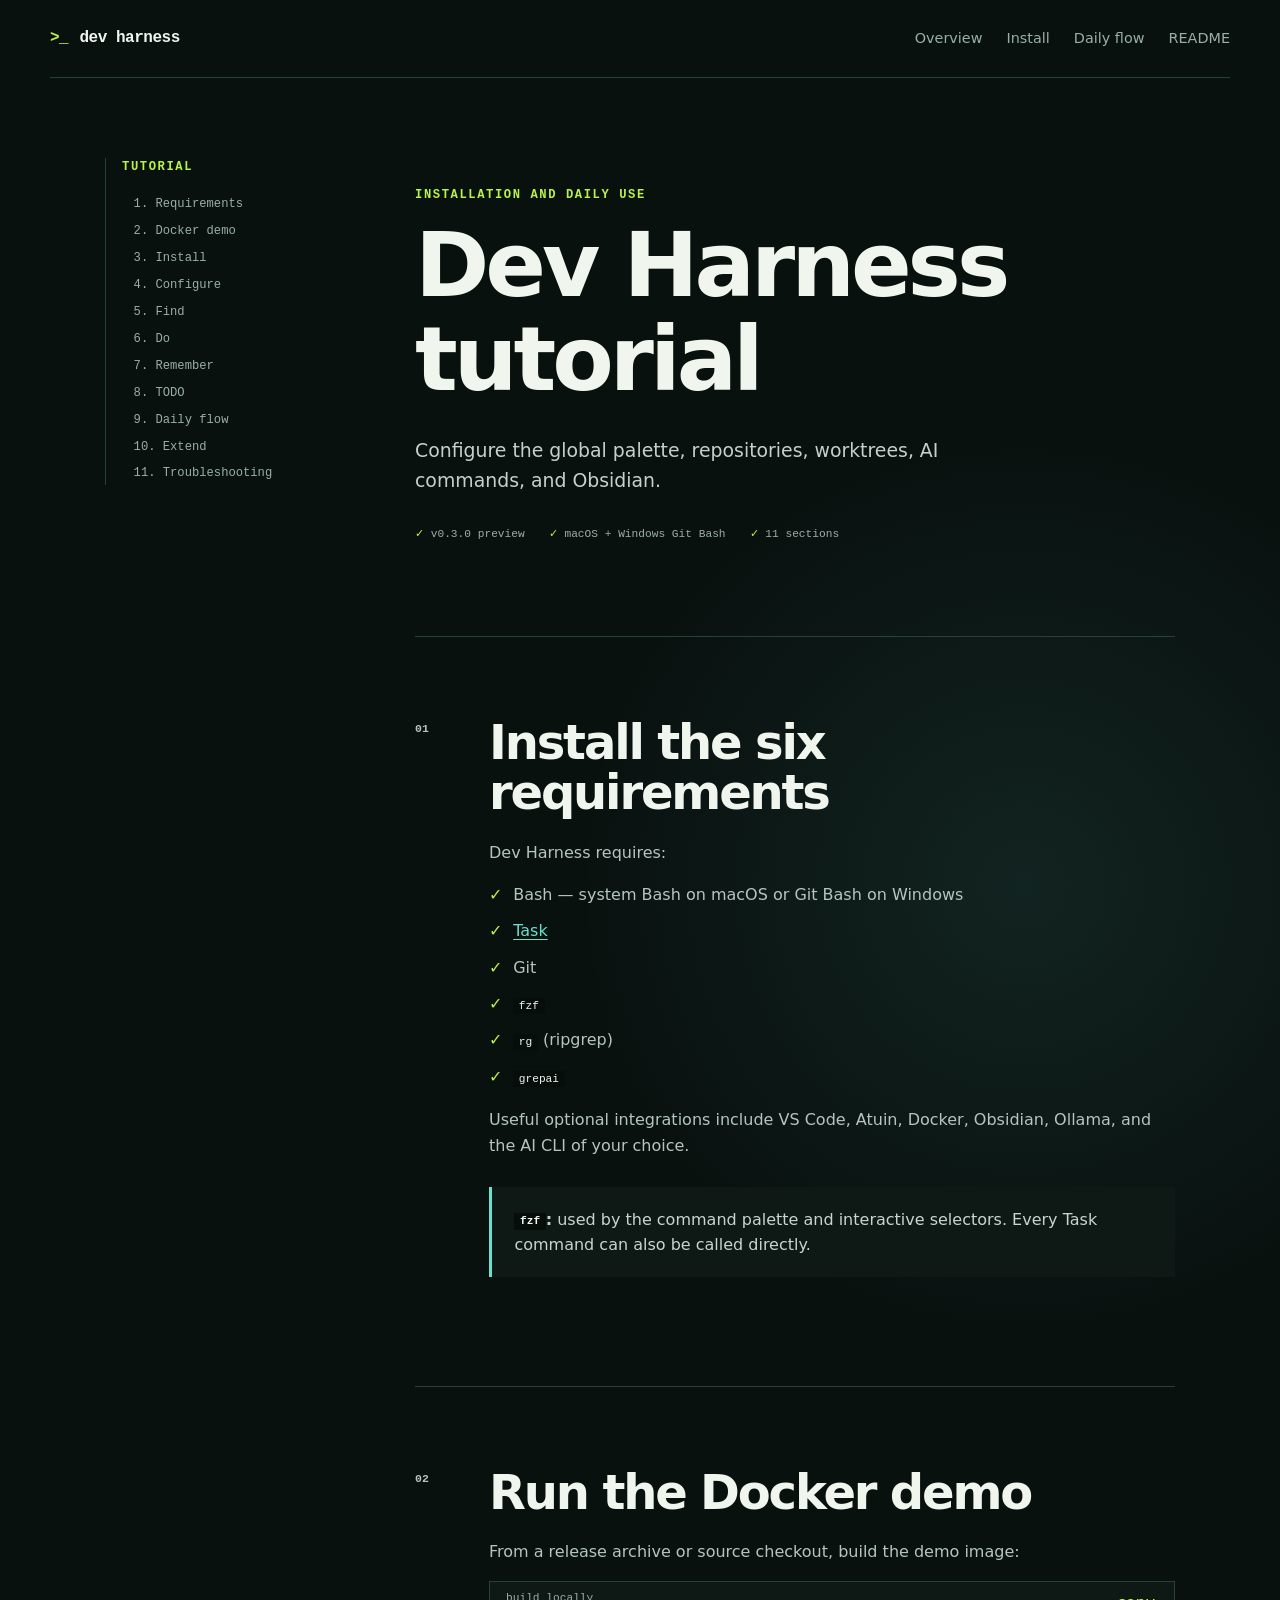
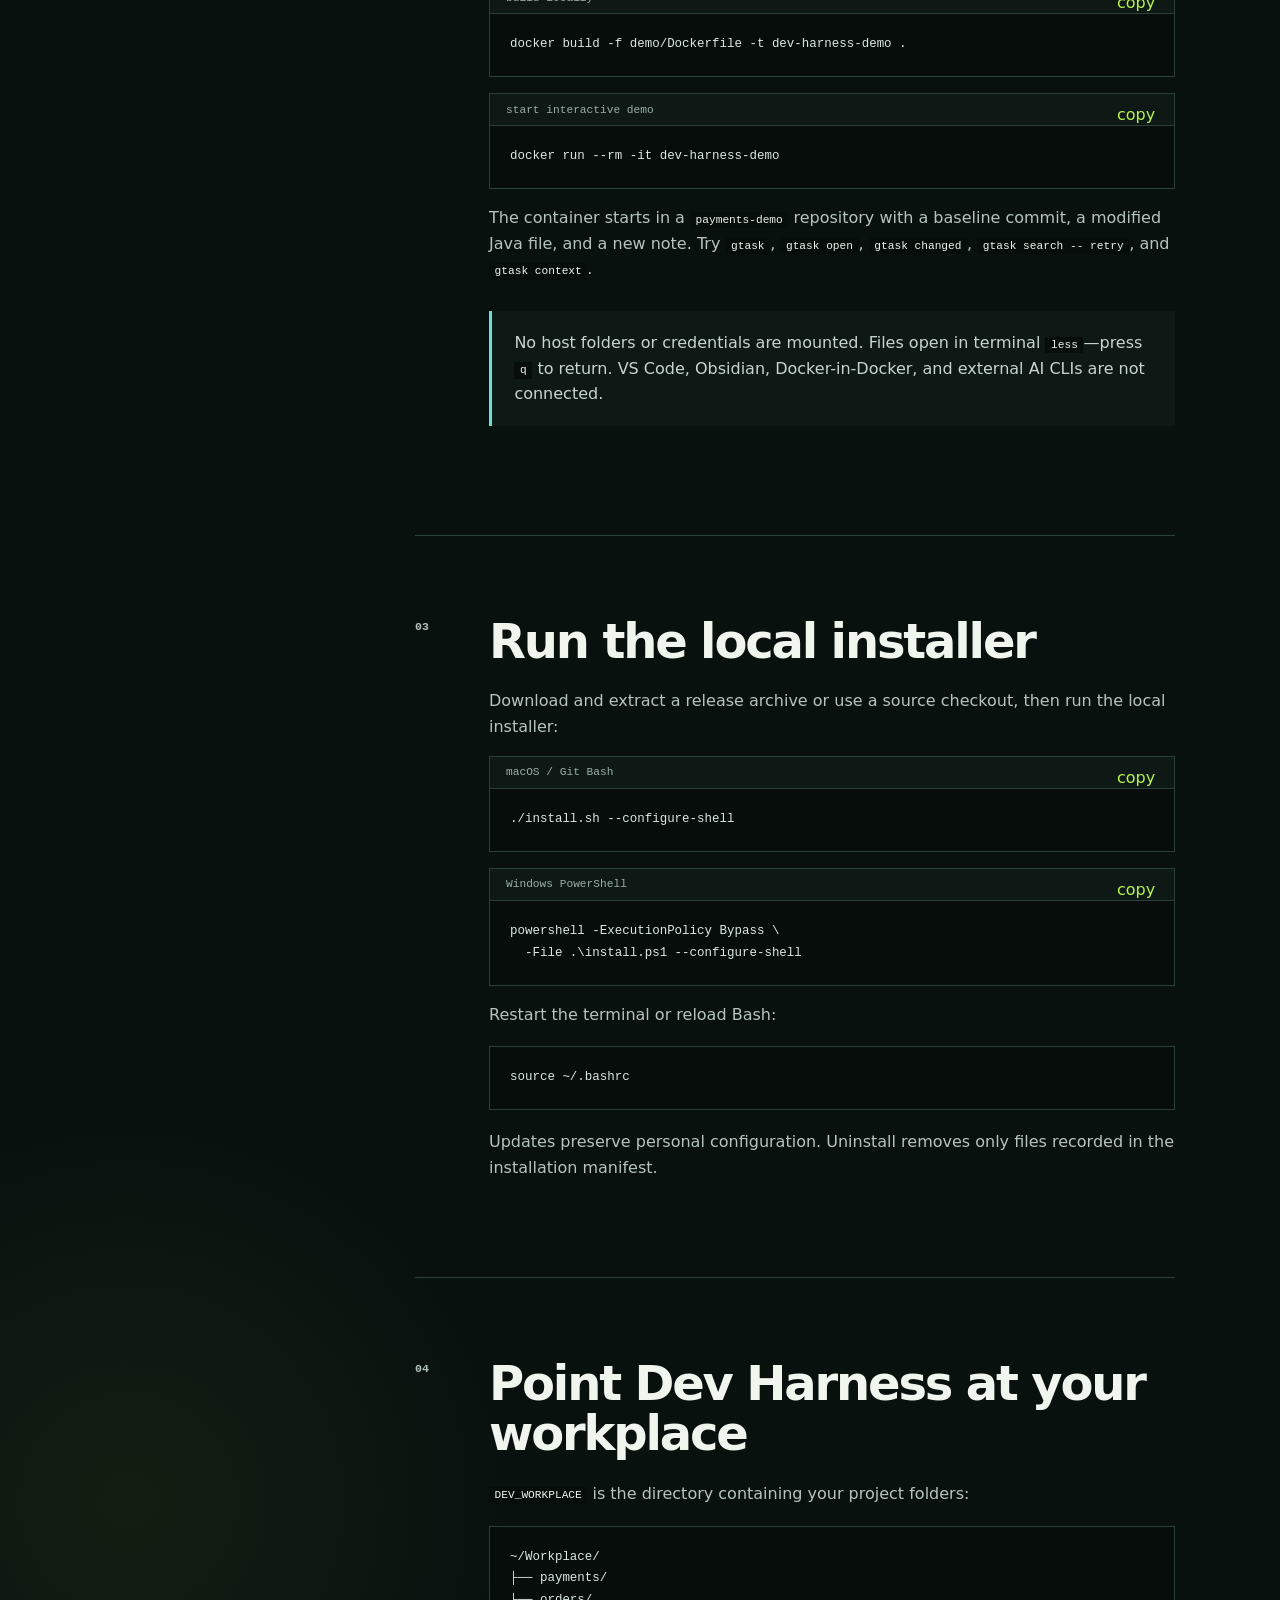
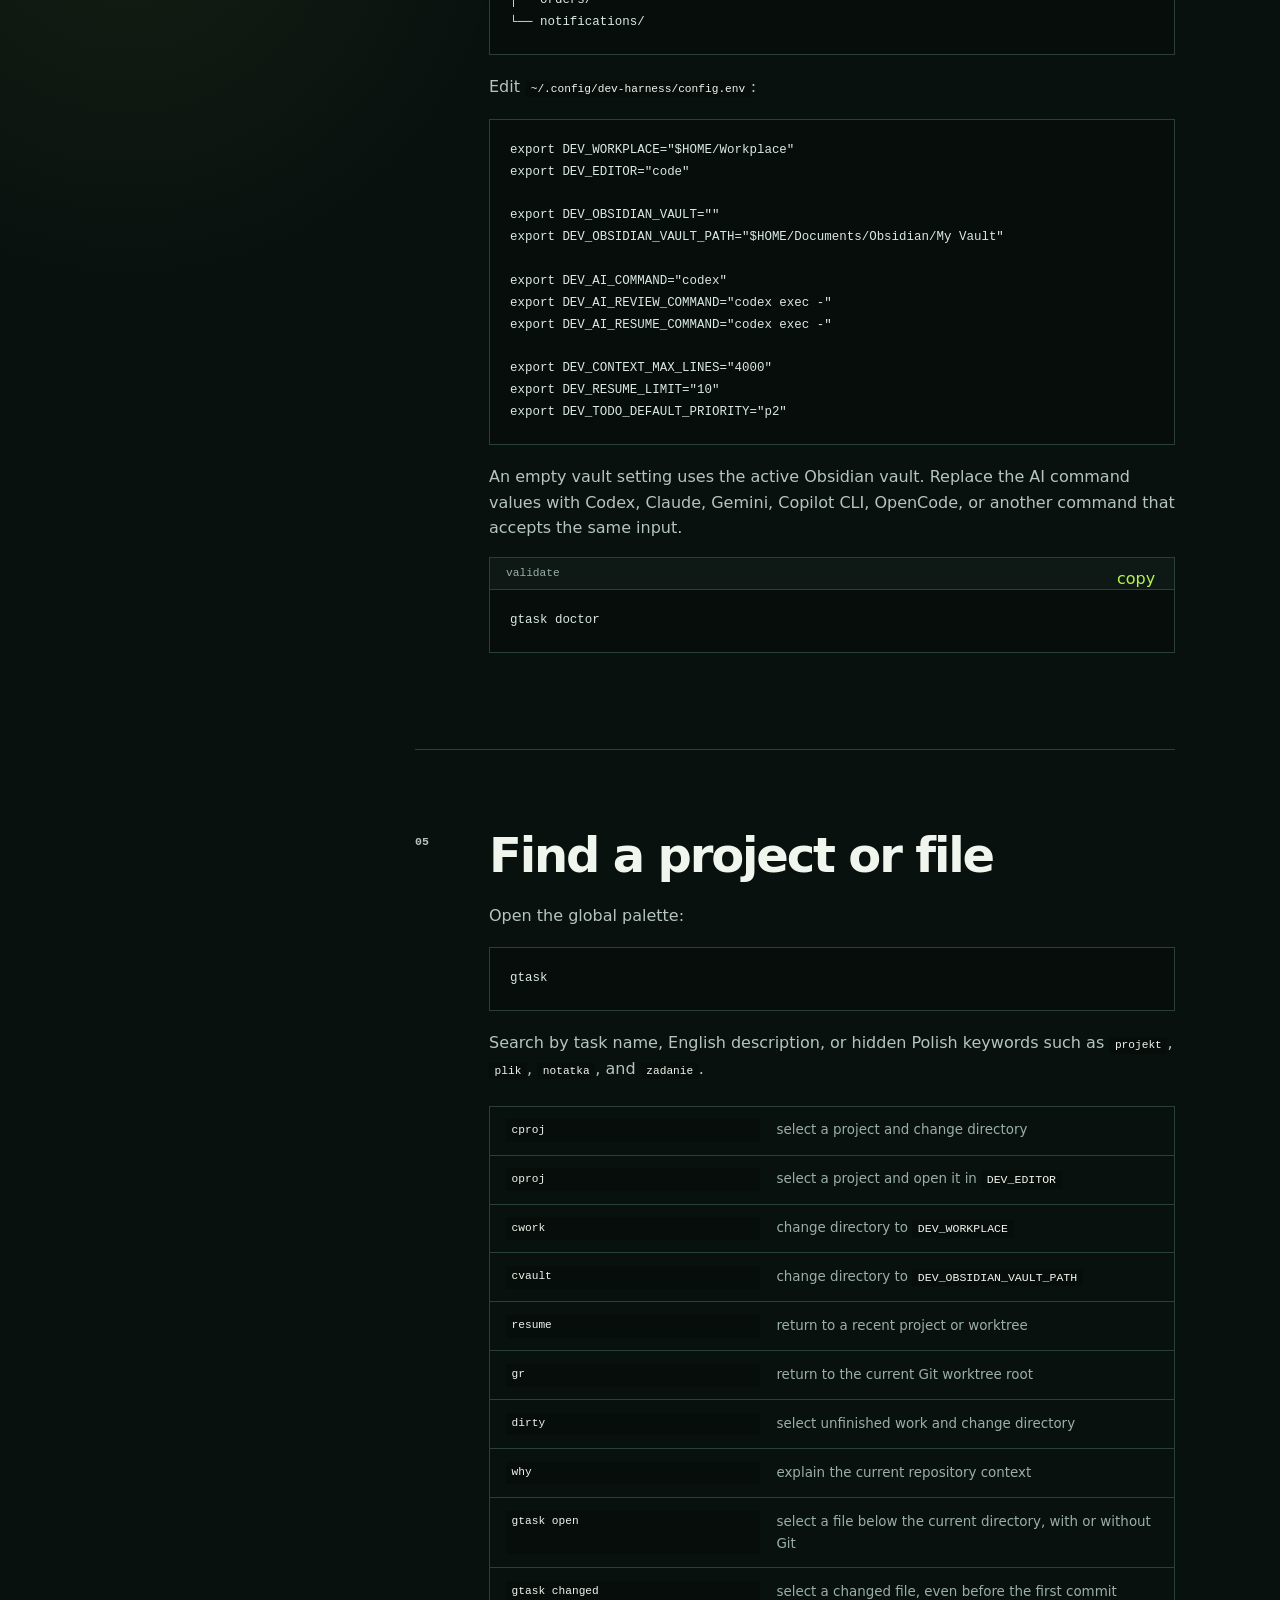
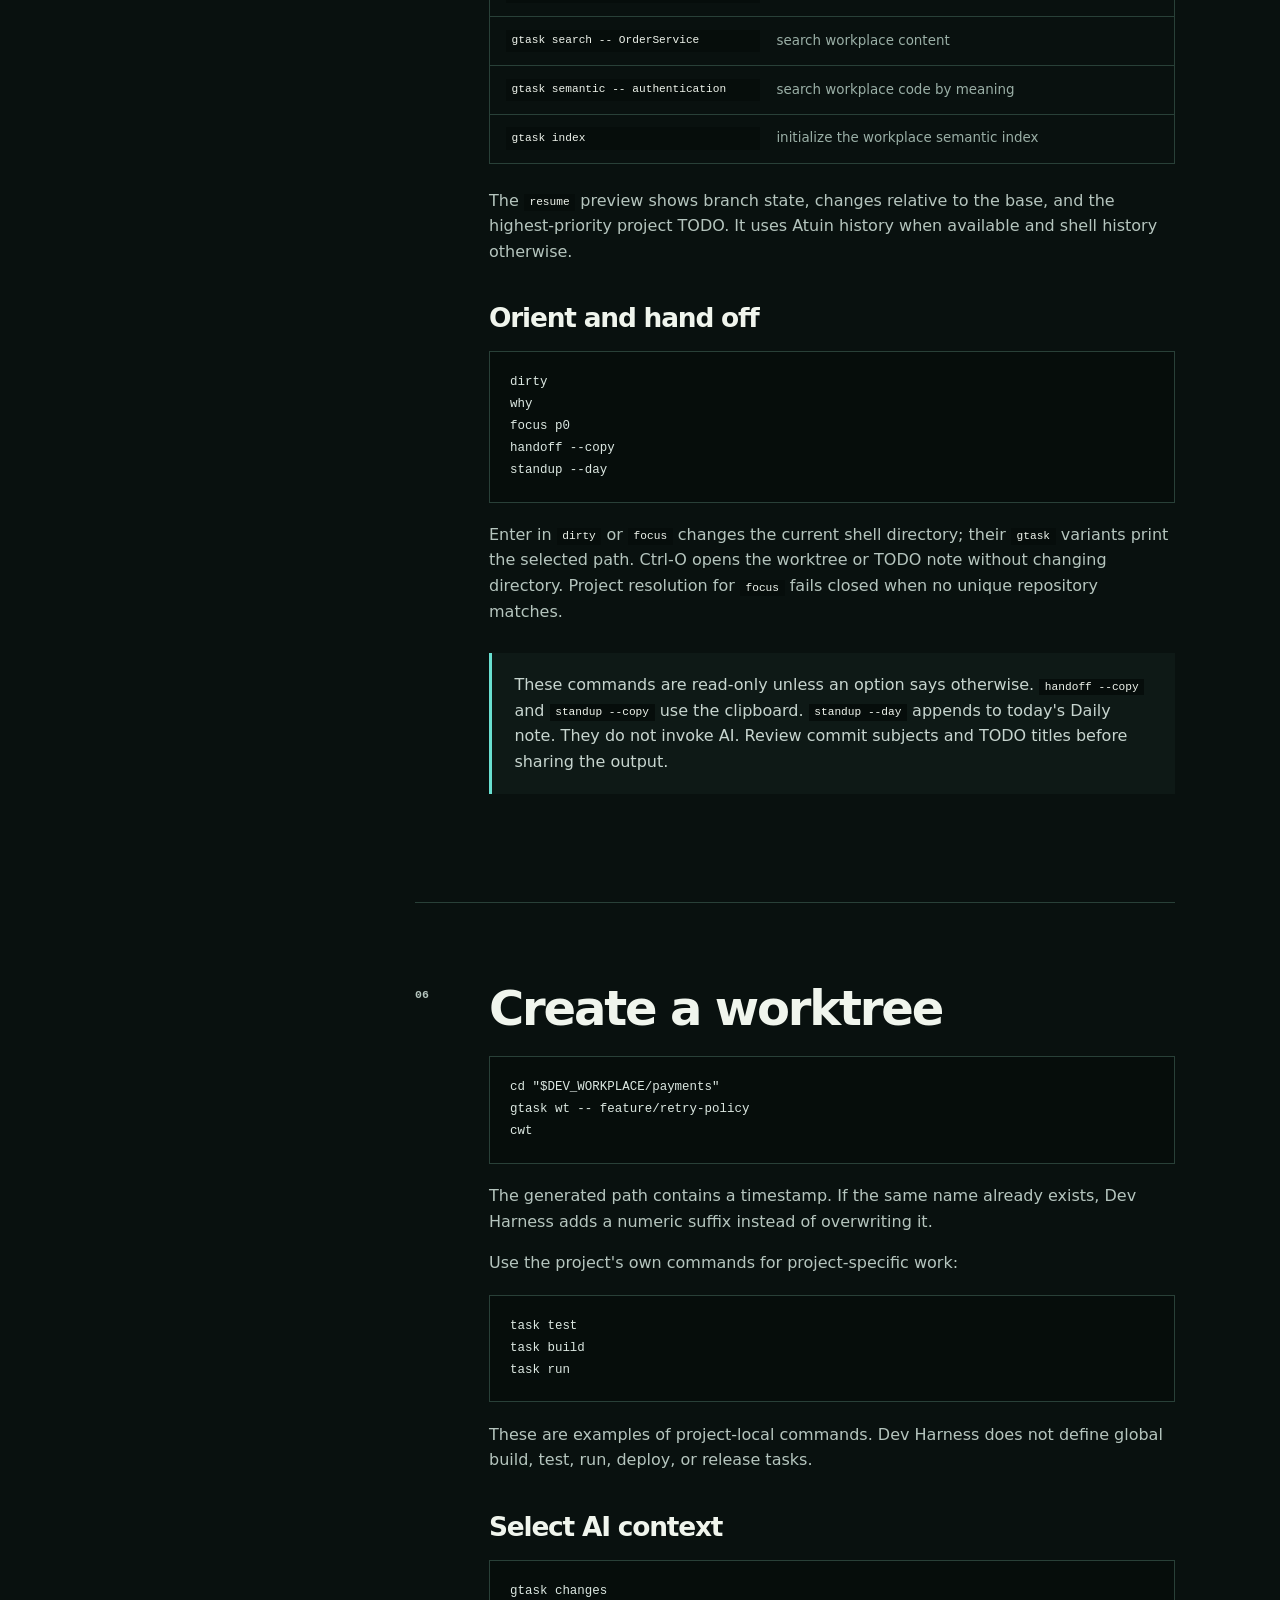
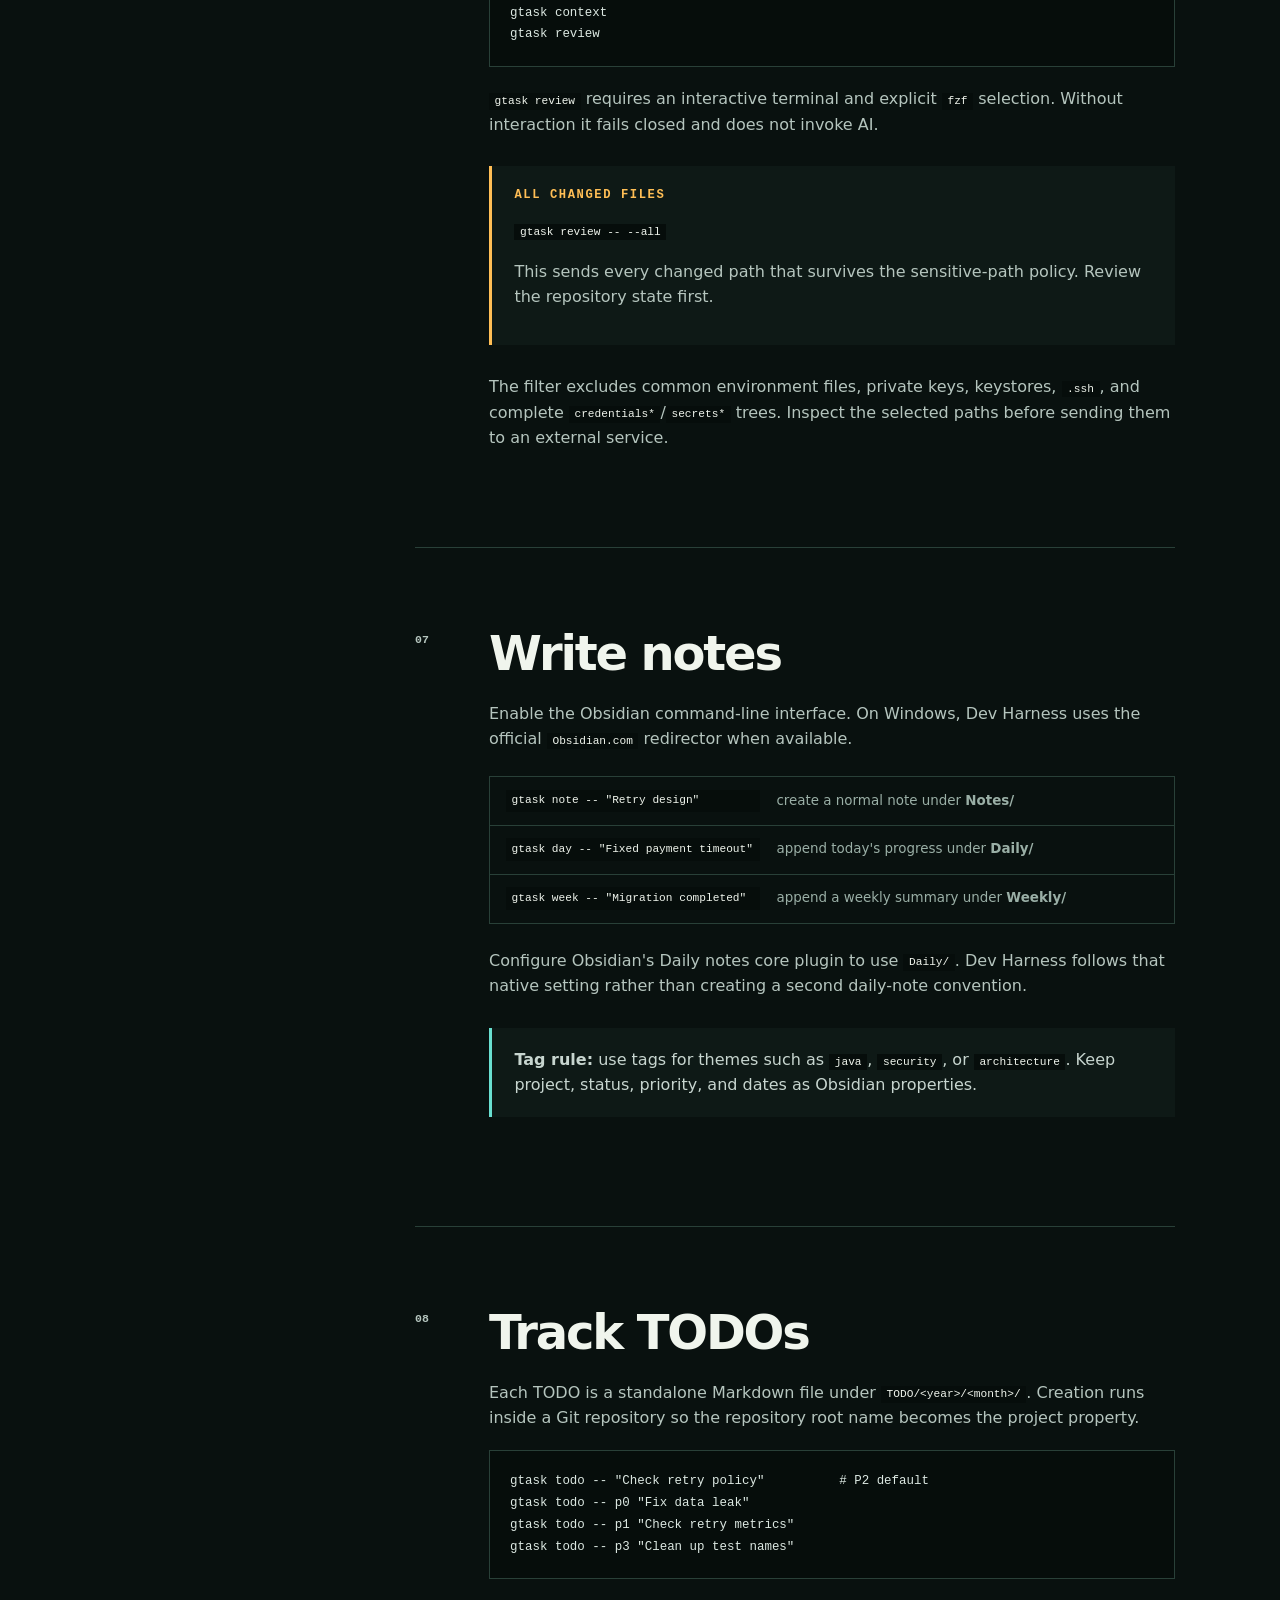
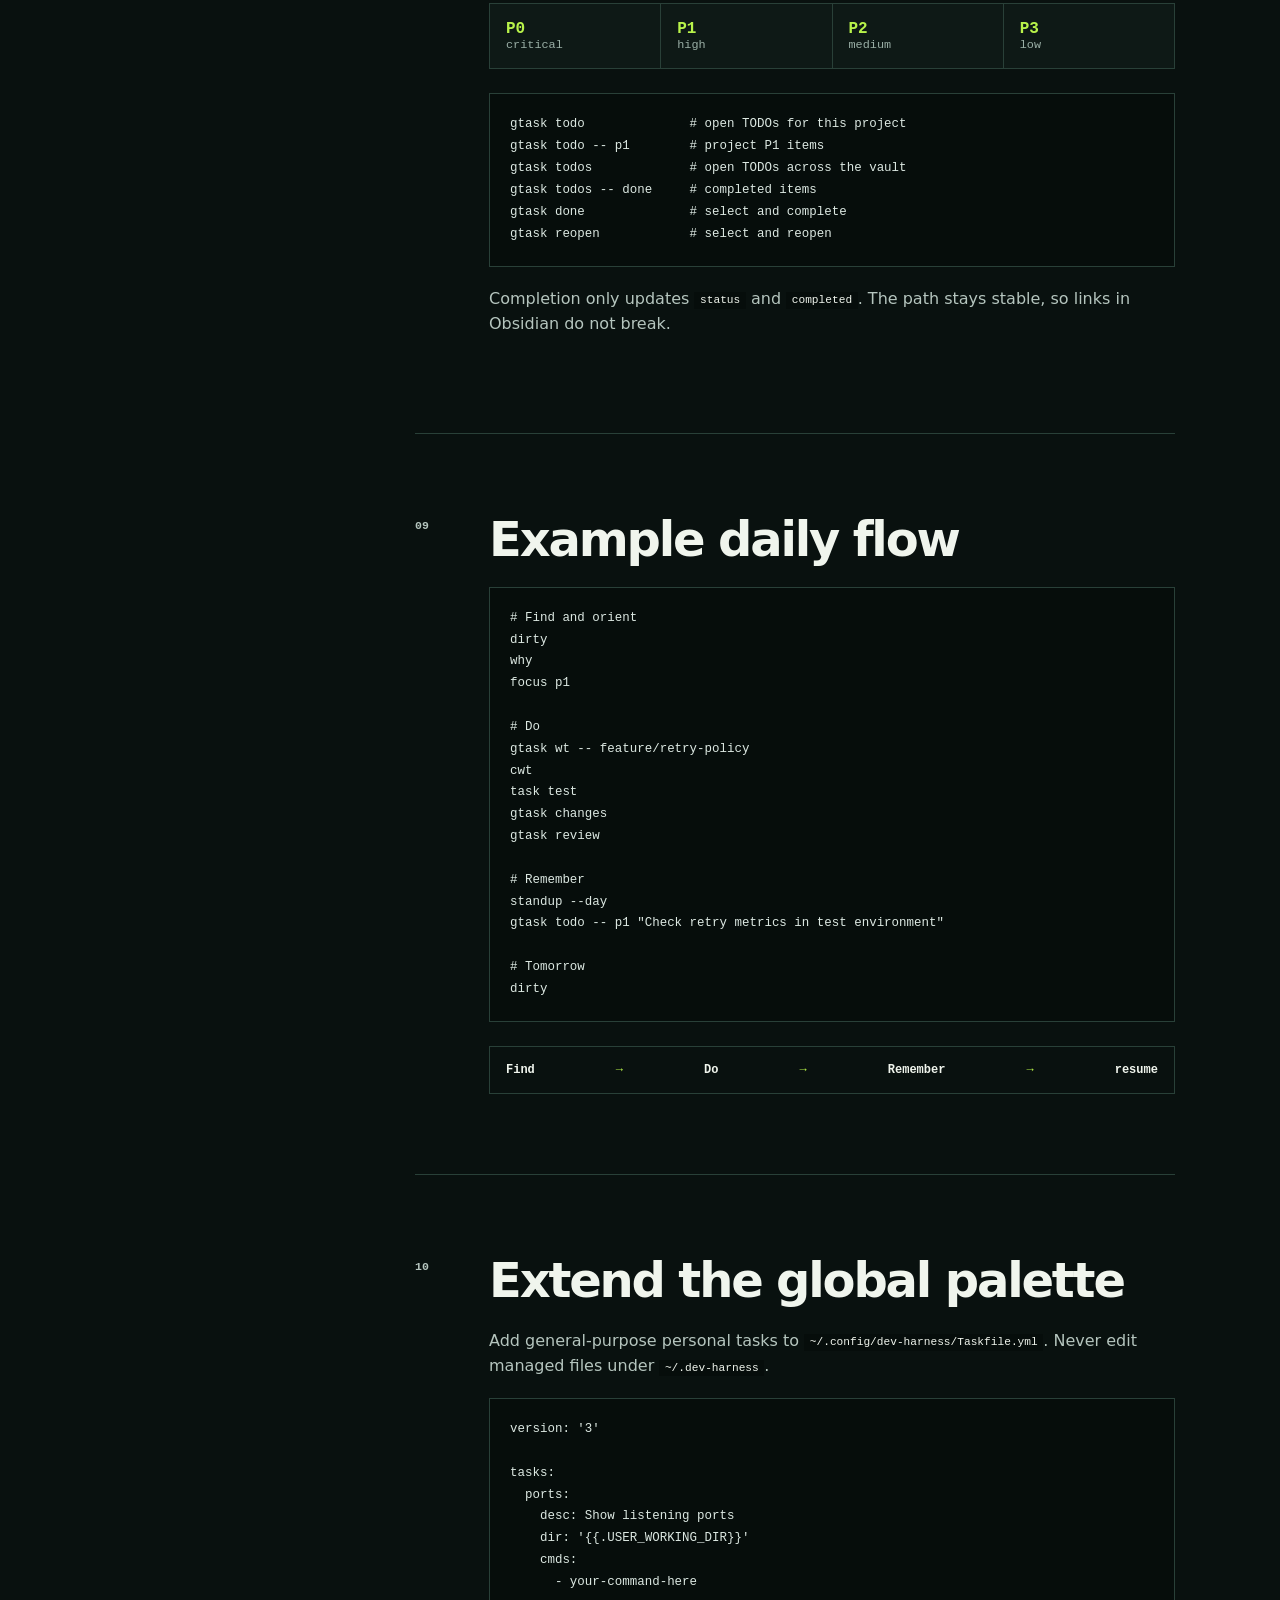
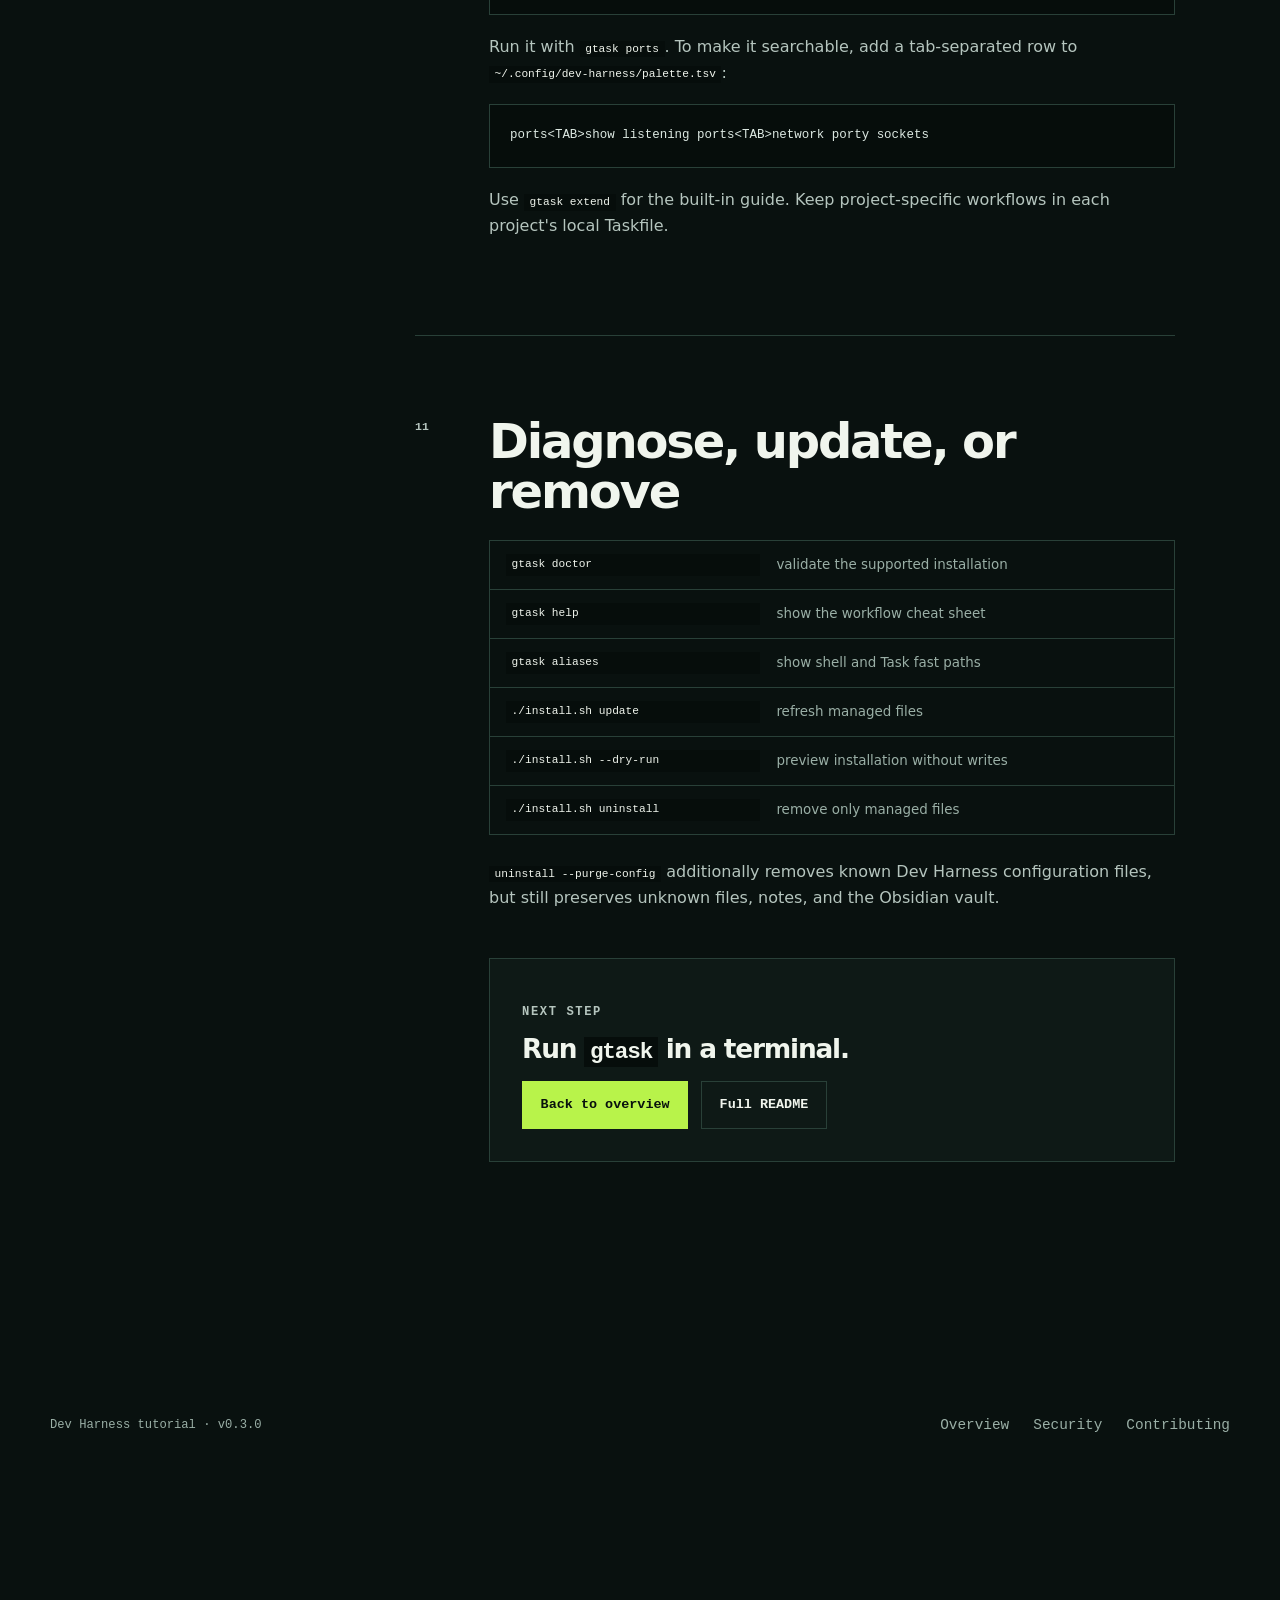
==== commit 970285be: "Require grepai and document workplace semantic search." ====
--- a/docs/site/tutorial.html
+++ b/docs/site/tutorial.html
@@ -55,7 +55,7 @@
         <section class="tutorial-step" id="requirements">
           <p class="step-number">01</p>
           <div>
-            <h2>Install the five requirements</h2>
+            <h2>Install the six requirements</h2>
             <p>Dev Harness requires:</p>
             <ul class="check-list">
               <li>Bash — system Bash on macOS or Git Bash on Windows</li>
@@ -63,8 +63,9 @@
               <li>Git</li>
               <li><code>fzf</code></li>
               <li><code>rg</code> (ripgrep)</li>
+              <li><code>grepai</code></li>
             </ul>
-            <p>Useful optional integrations include VS Code, Atuin, Docker, Obsidian, and the AI CLI of your choice.</p>
+            <p>Useful optional integrations include VS Code, Atuin, Docker, Obsidian, Ollama, and the AI CLI of your choice.</p>
             <div class="callout"><strong><code>fzf</code>:</strong> used by the command palette and interactive selectors. Every Task command can also be called directly.</div>
           </div>
         </section>
@@ -162,6 +163,8 @@
               <div><code>gtask open</code><span>select a file below the current directory, with or without Git</span></div>
               <div><code>gtask changed</code><span>select a changed file, even before the first commit</span></div>
               <div><code>gtask search -- OrderService</code><span>search workplace content</span></div>
+              <div><code>gtask semantic -- authentication</code><span>search workplace code by meaning</span></div>
+              <div><code>gtask index</code><span>initialize the workplace semantic index</span></div>
             </div>
             <p>The <code>resume</code> preview shows branch state, changes relative to the base, and the highest-priority project TODO. It uses Atuin history when available and shell history otherwise.</p>
             <h3>Orient and hand off</h3>
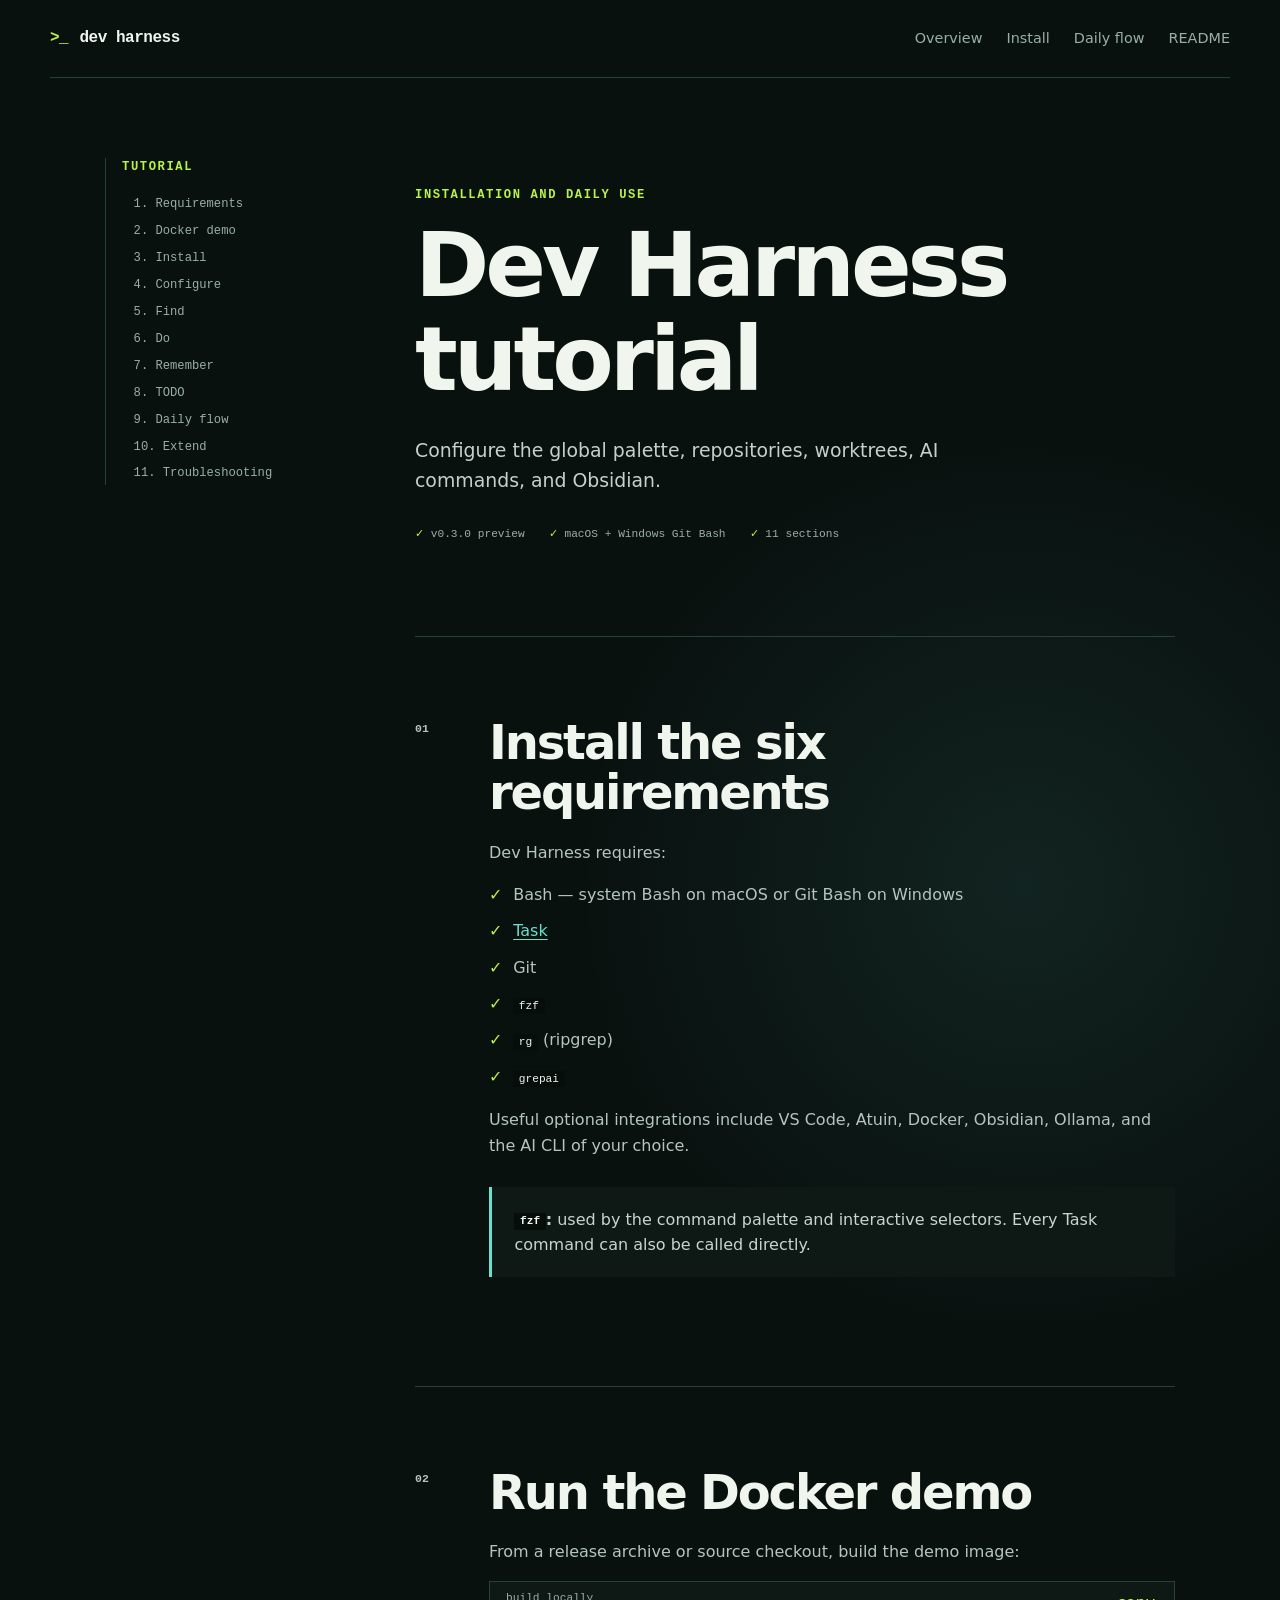
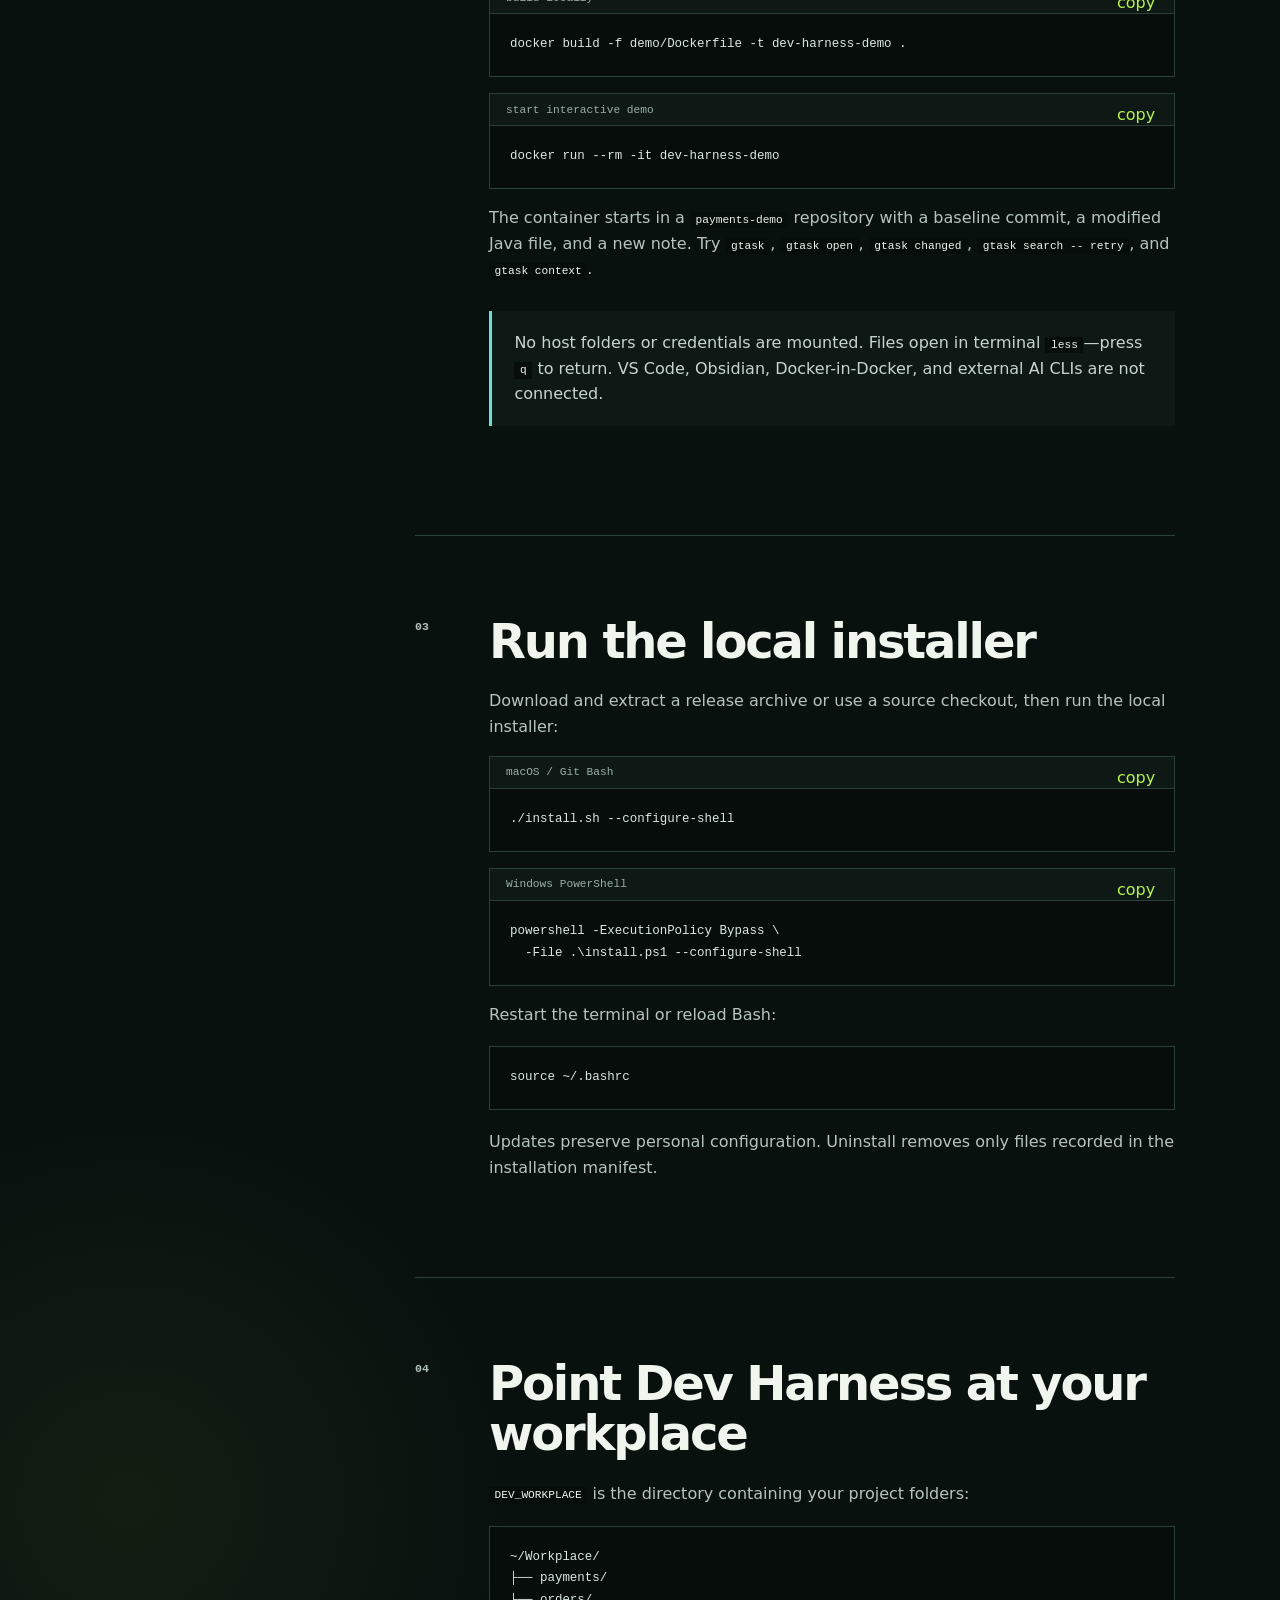
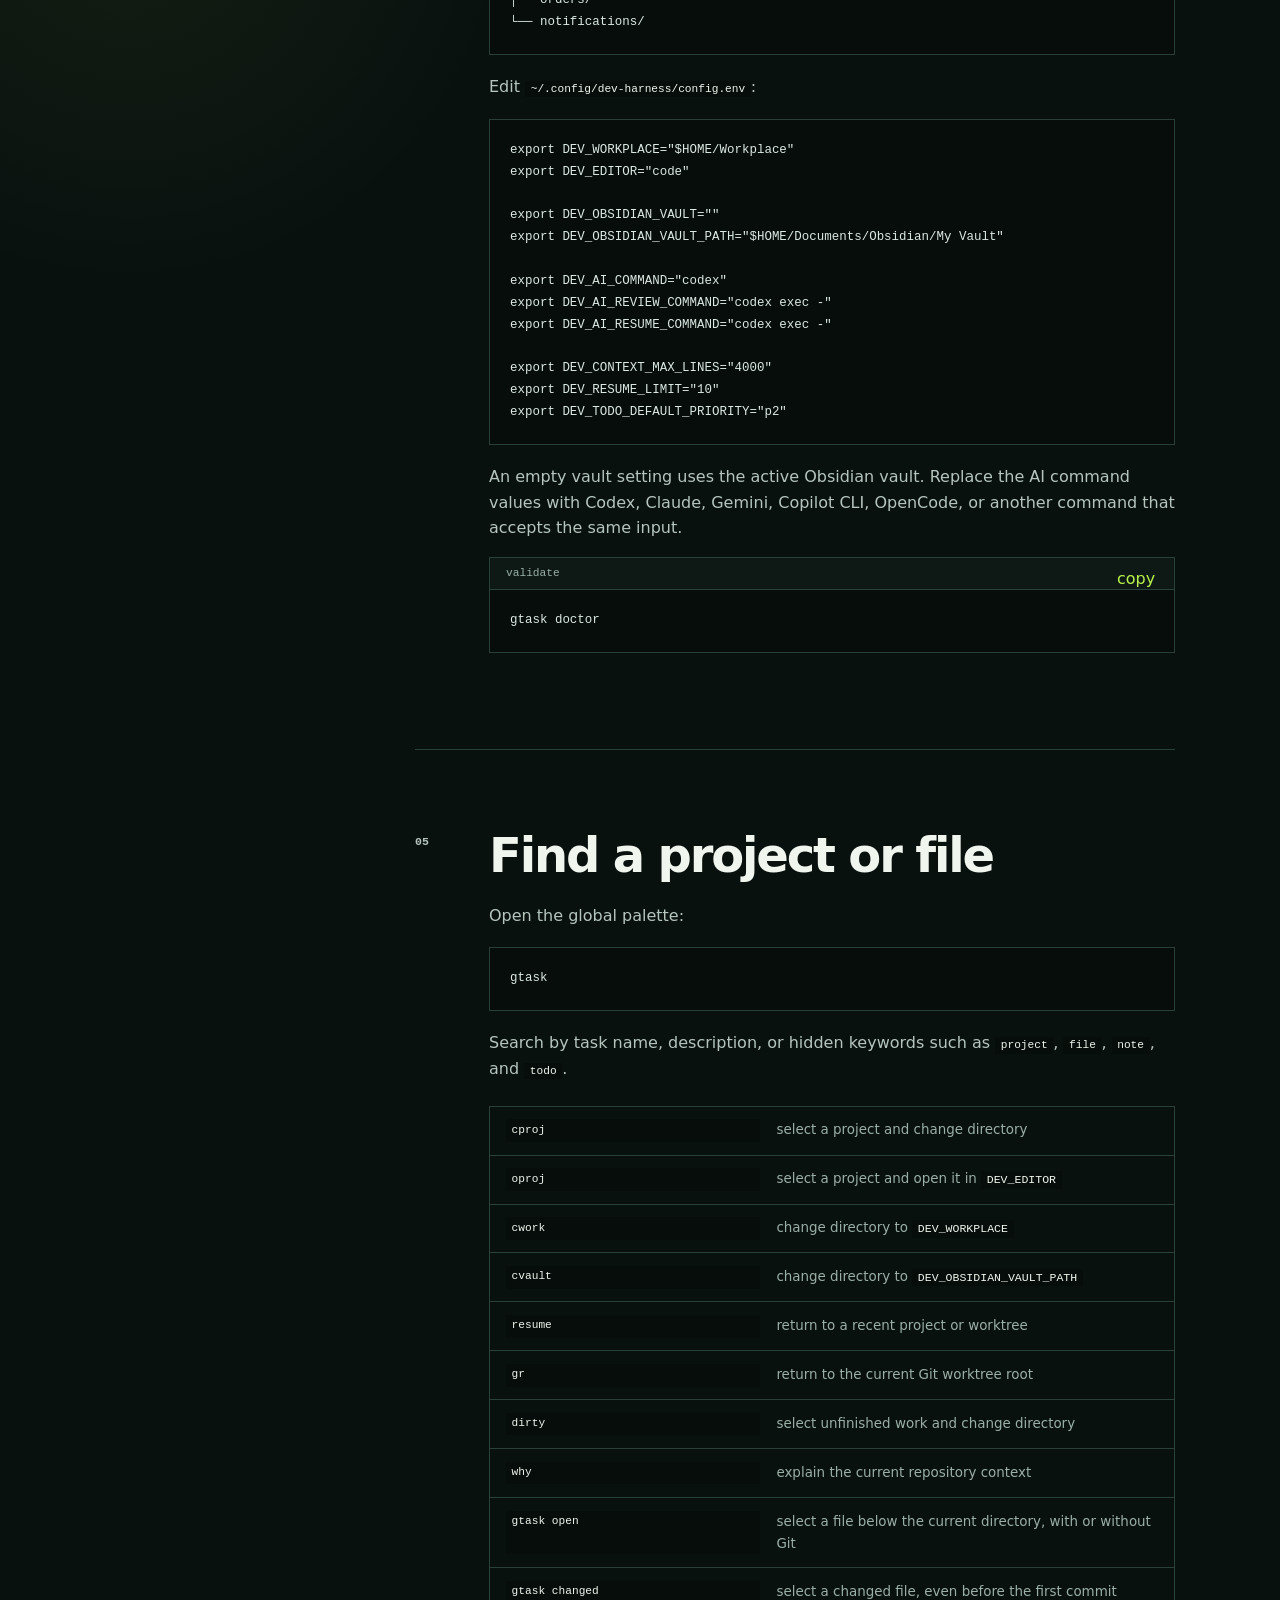
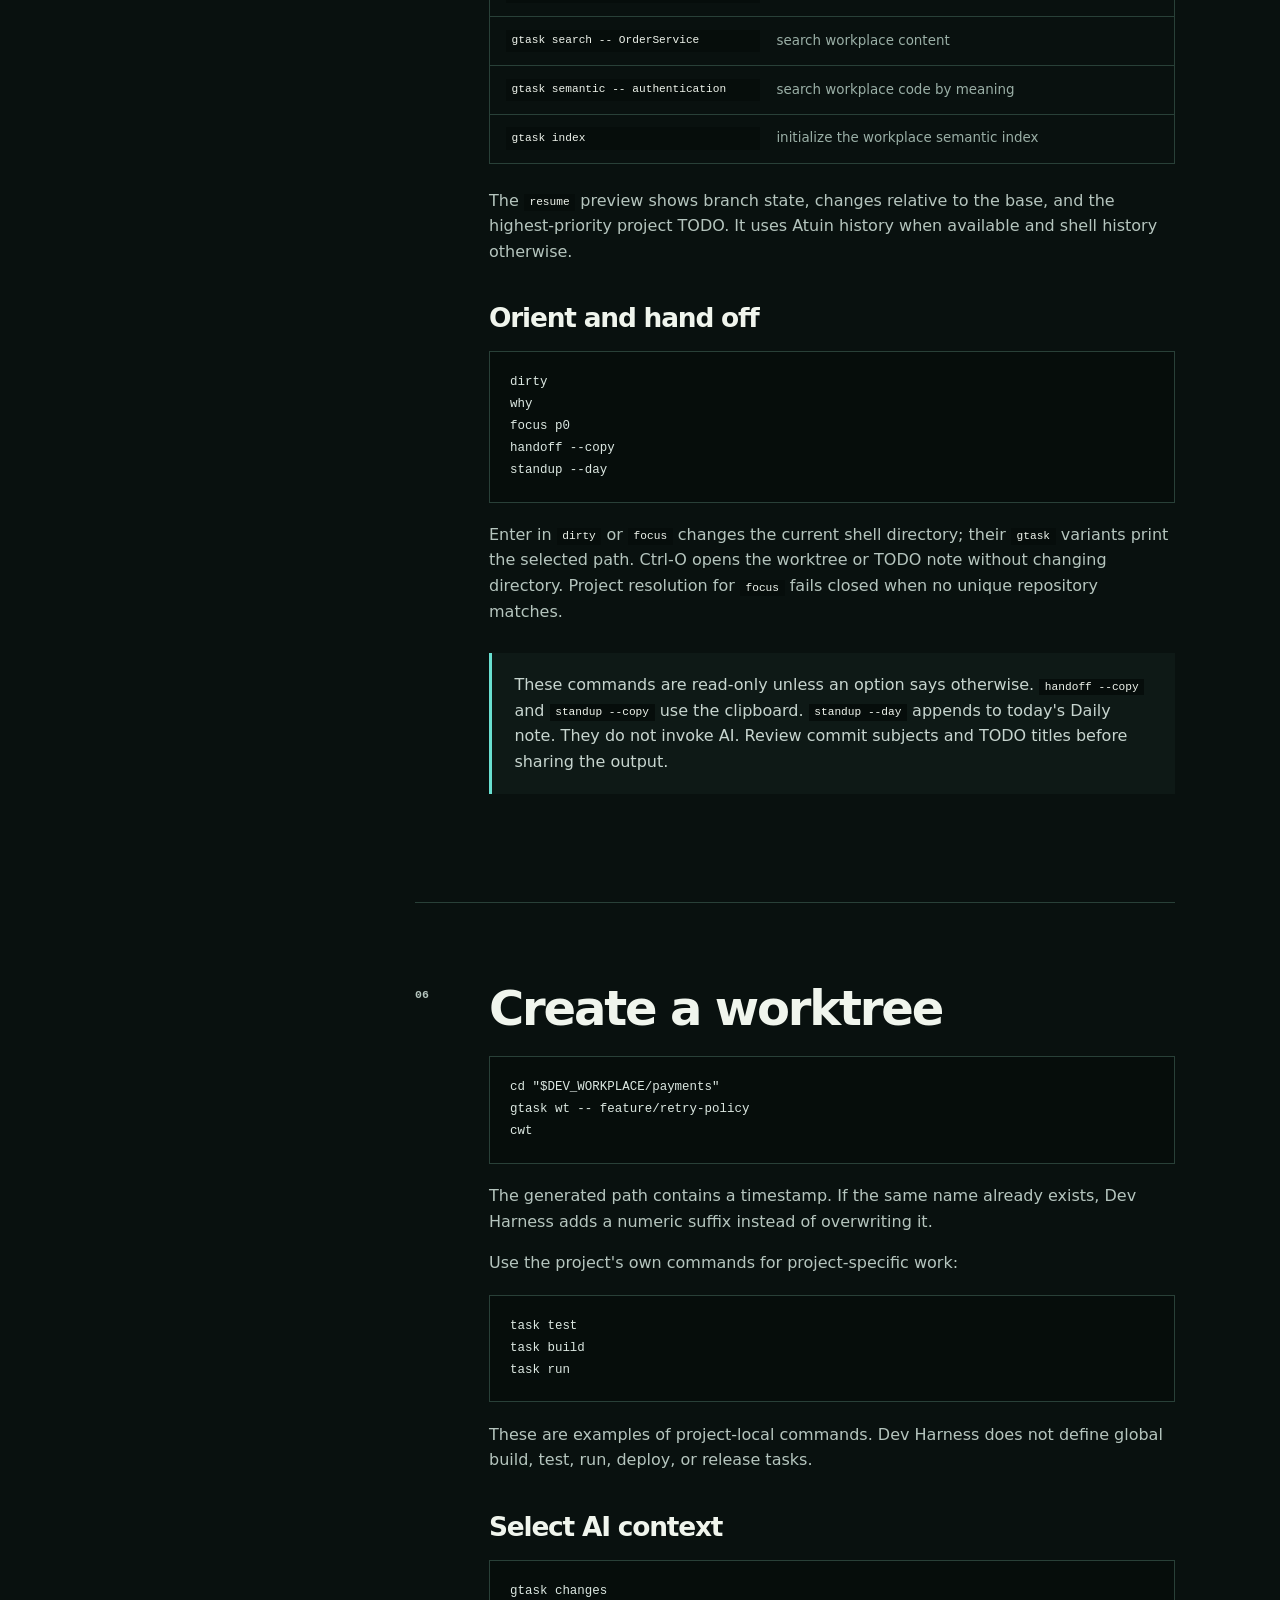
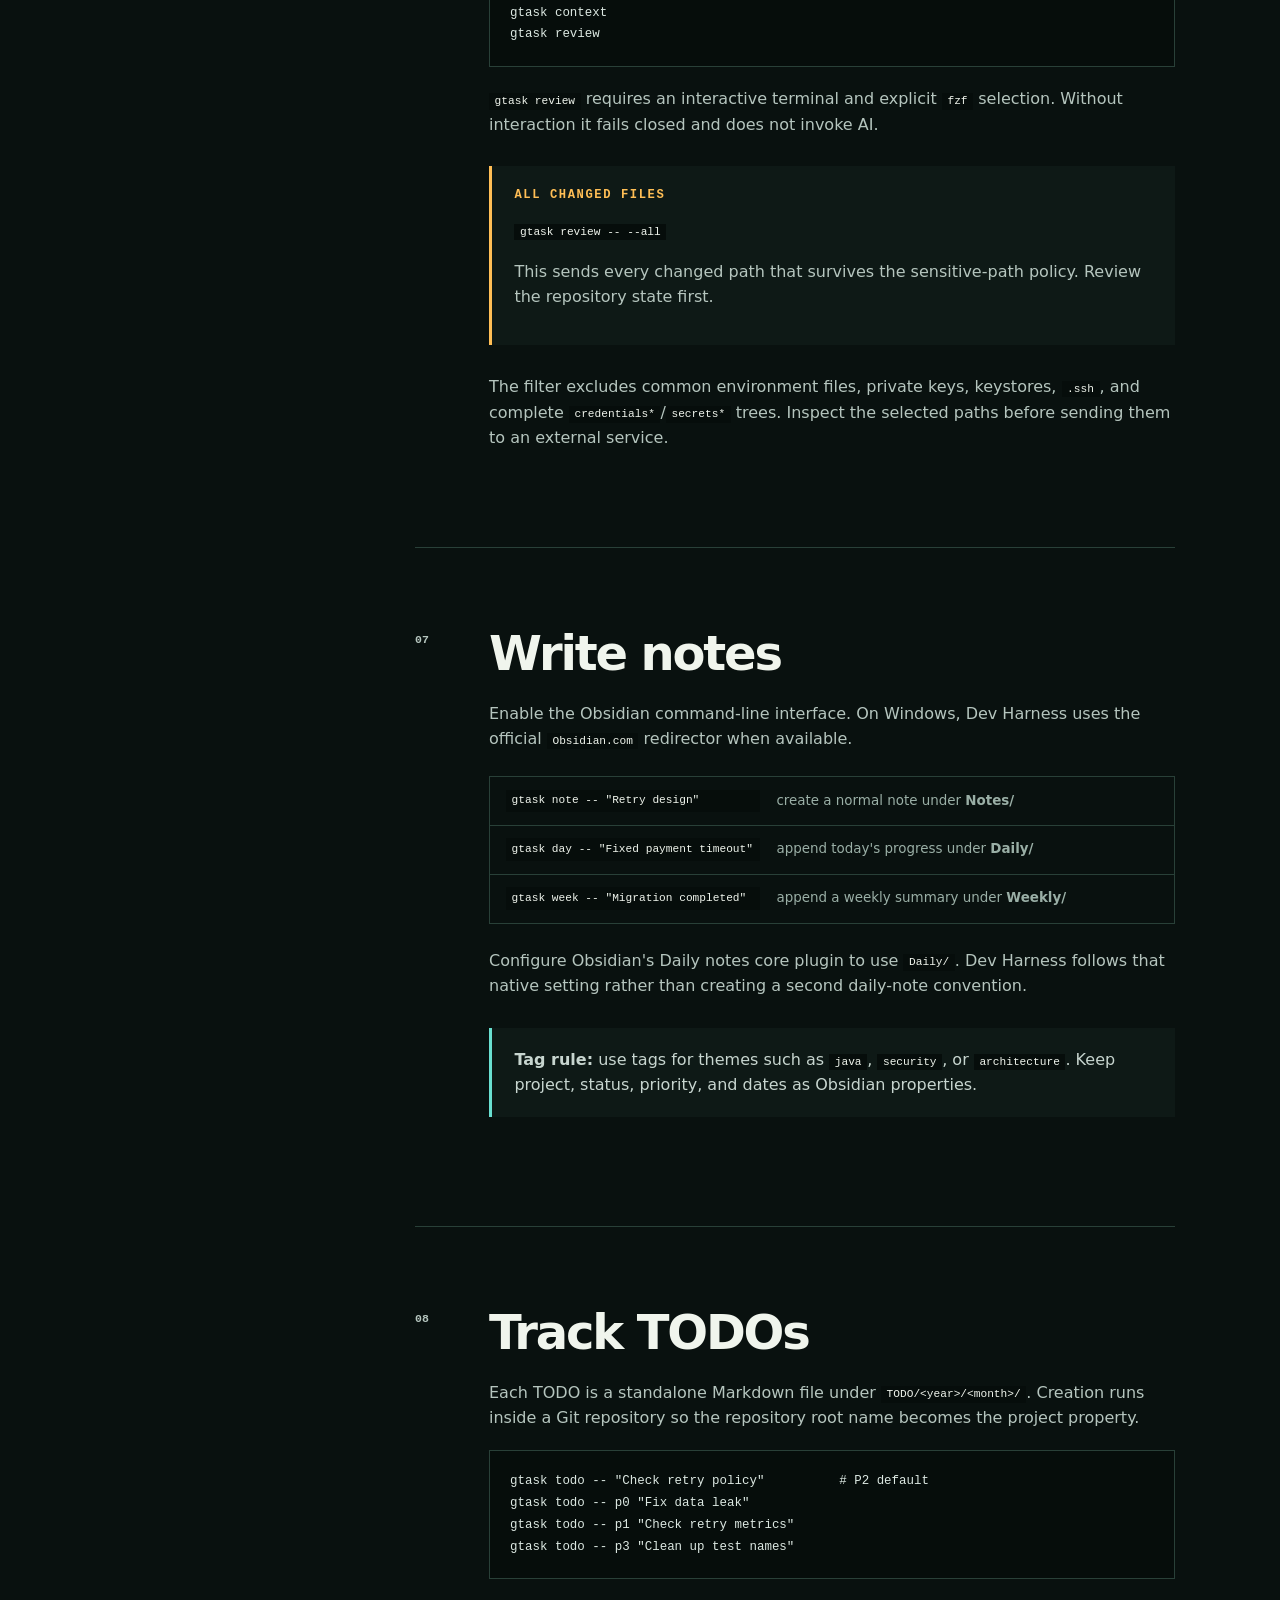
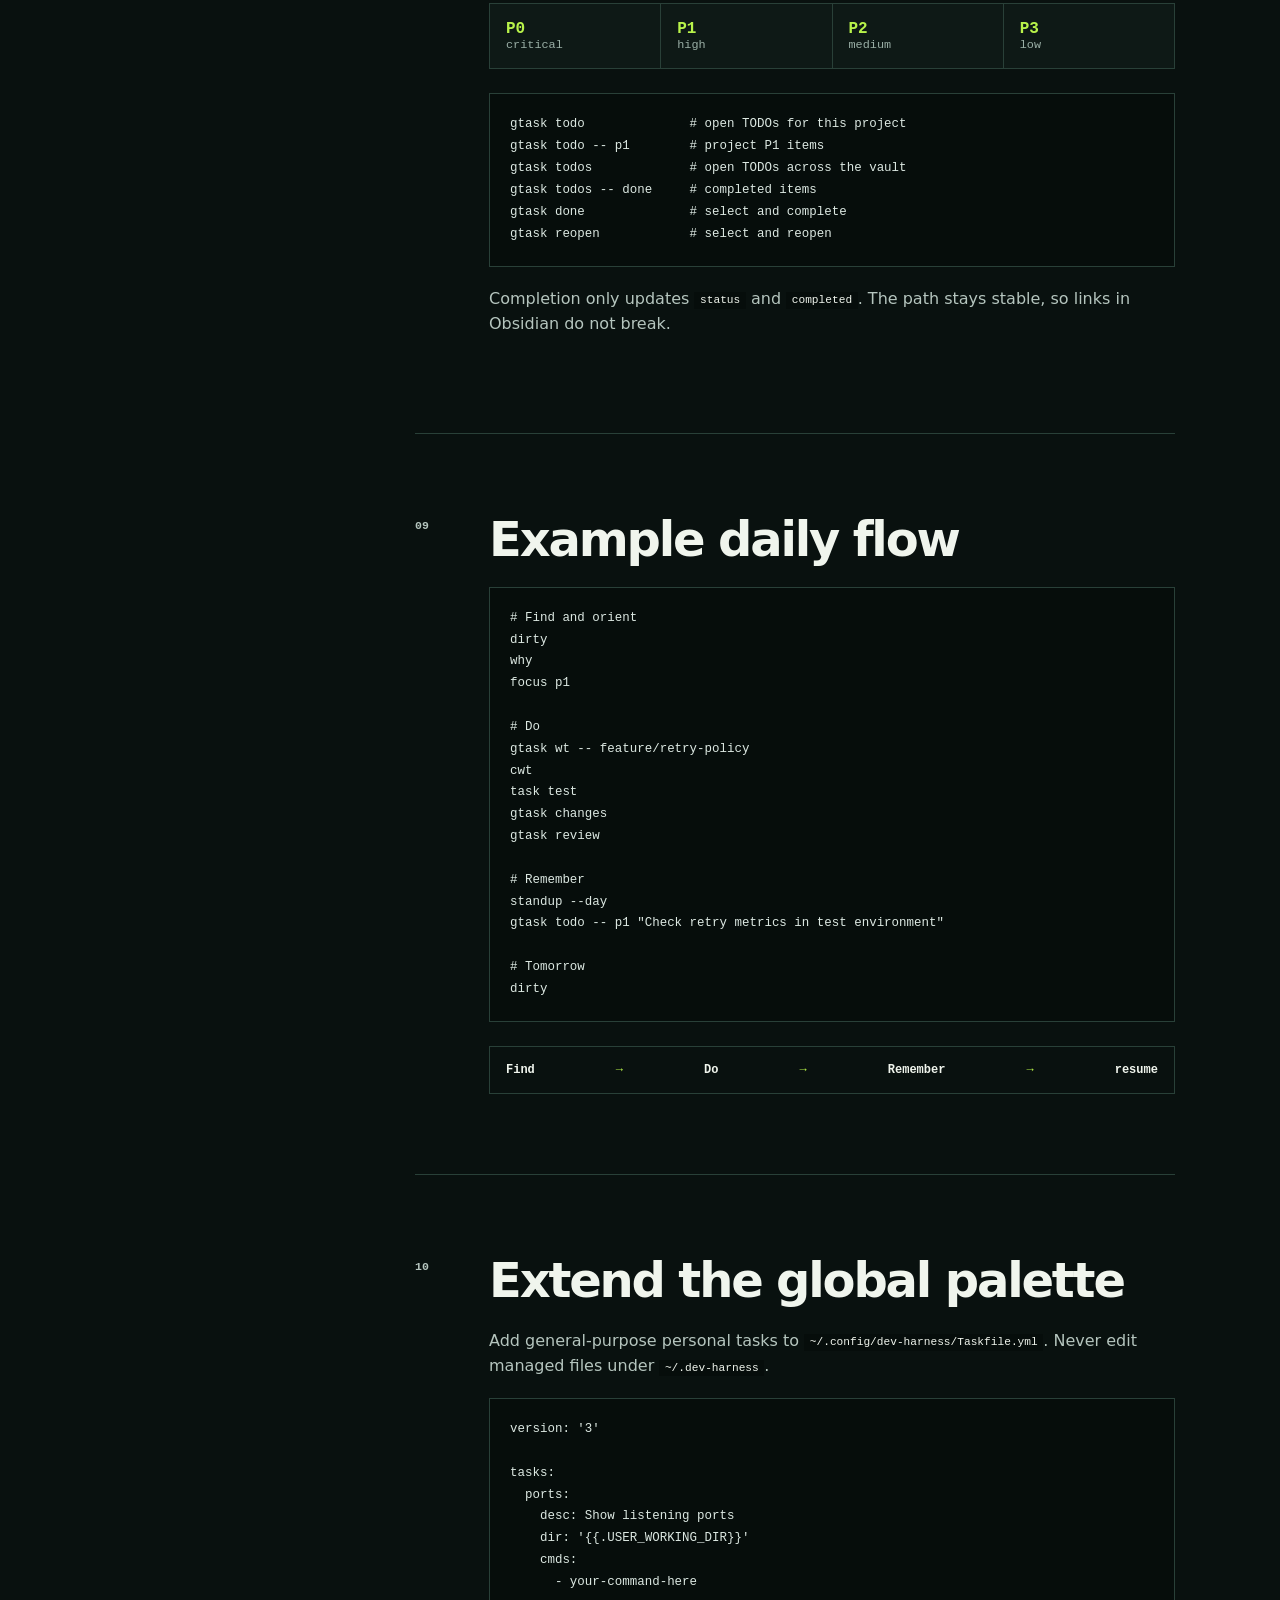
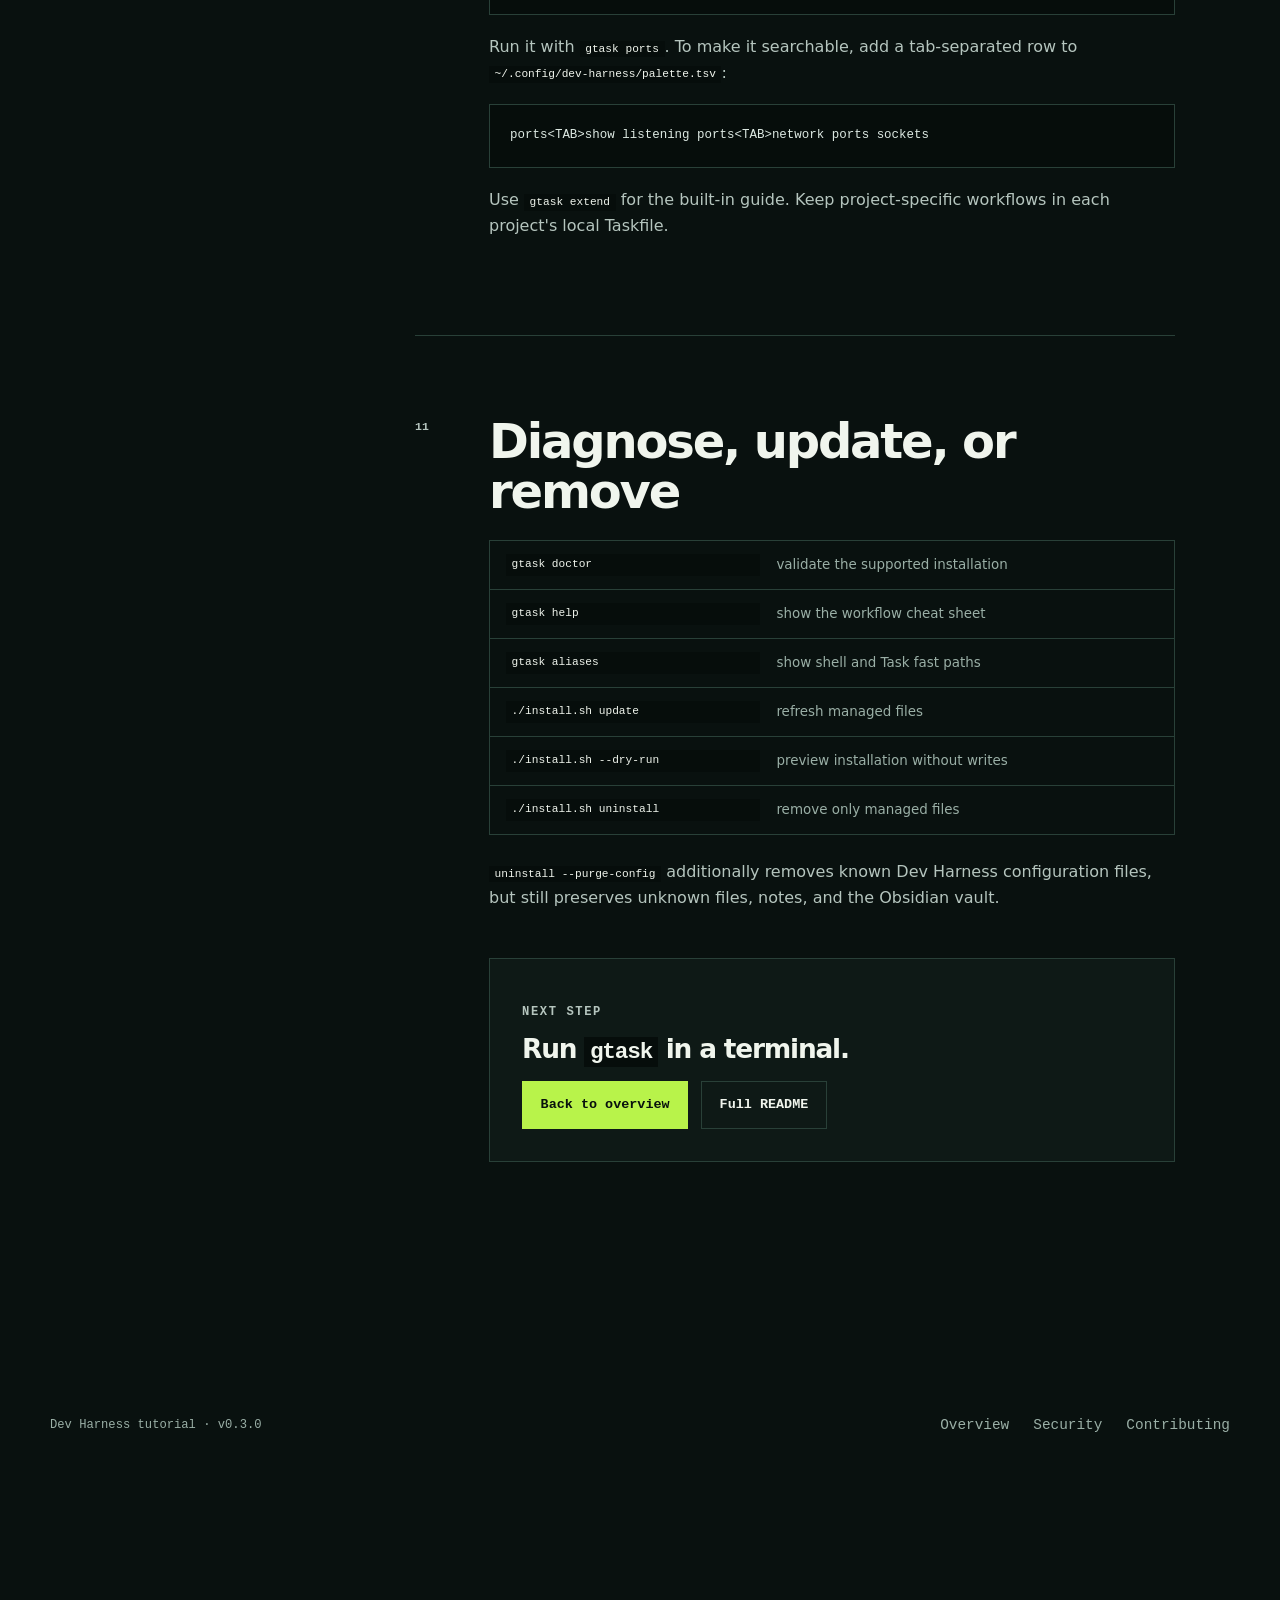
==== commit 40c39573: "Doc updates" ====
--- a/docs/site/tutorial.html
+++ b/docs/site/tutorial.html
@@ -150,7 +150,7 @@
             <h2>Find a project or file</h2>
             <p>Open the global palette:</p>
             <pre><code>gtask</code></pre>
-            <p>Search by task name, English description, or hidden Polish keywords such as <code>projekt</code>, <code>plik</code>, <code>notatka</code>, and <code>zadanie</code>.</p>
+            <p>Search by task name, description, or hidden keywords such as <code>project</code>, <code>file</code>, <code>note</code>, and <code>todo</code>.</p>
             <div class="command-list">
               <div><code>cproj</code><span>select a project and change directory</span></div>
               <div><code>oproj</code><span>select a project and open it in <code>DEV_EDITOR</code></span></div>
@@ -286,7 +286,7 @@
     cmds:
       - your-command-here</code></pre>
             <p>Run it with <code>gtask ports</code>. To make it searchable, add a tab-separated row to <code>~/.config/dev-harness/palette.tsv</code>:</p>
-            <pre><code>ports&lt;TAB&gt;show listening ports&lt;TAB&gt;network porty sockets</code></pre>
+            <pre><code>ports&lt;TAB&gt;show listening ports&lt;TAB&gt;network ports sockets</code></pre>
             <p>Use <code>gtask extend</code> for the built-in guide. Keep project-specific workflows in each project's local Taskfile.</p>
           </div>
         </section>
